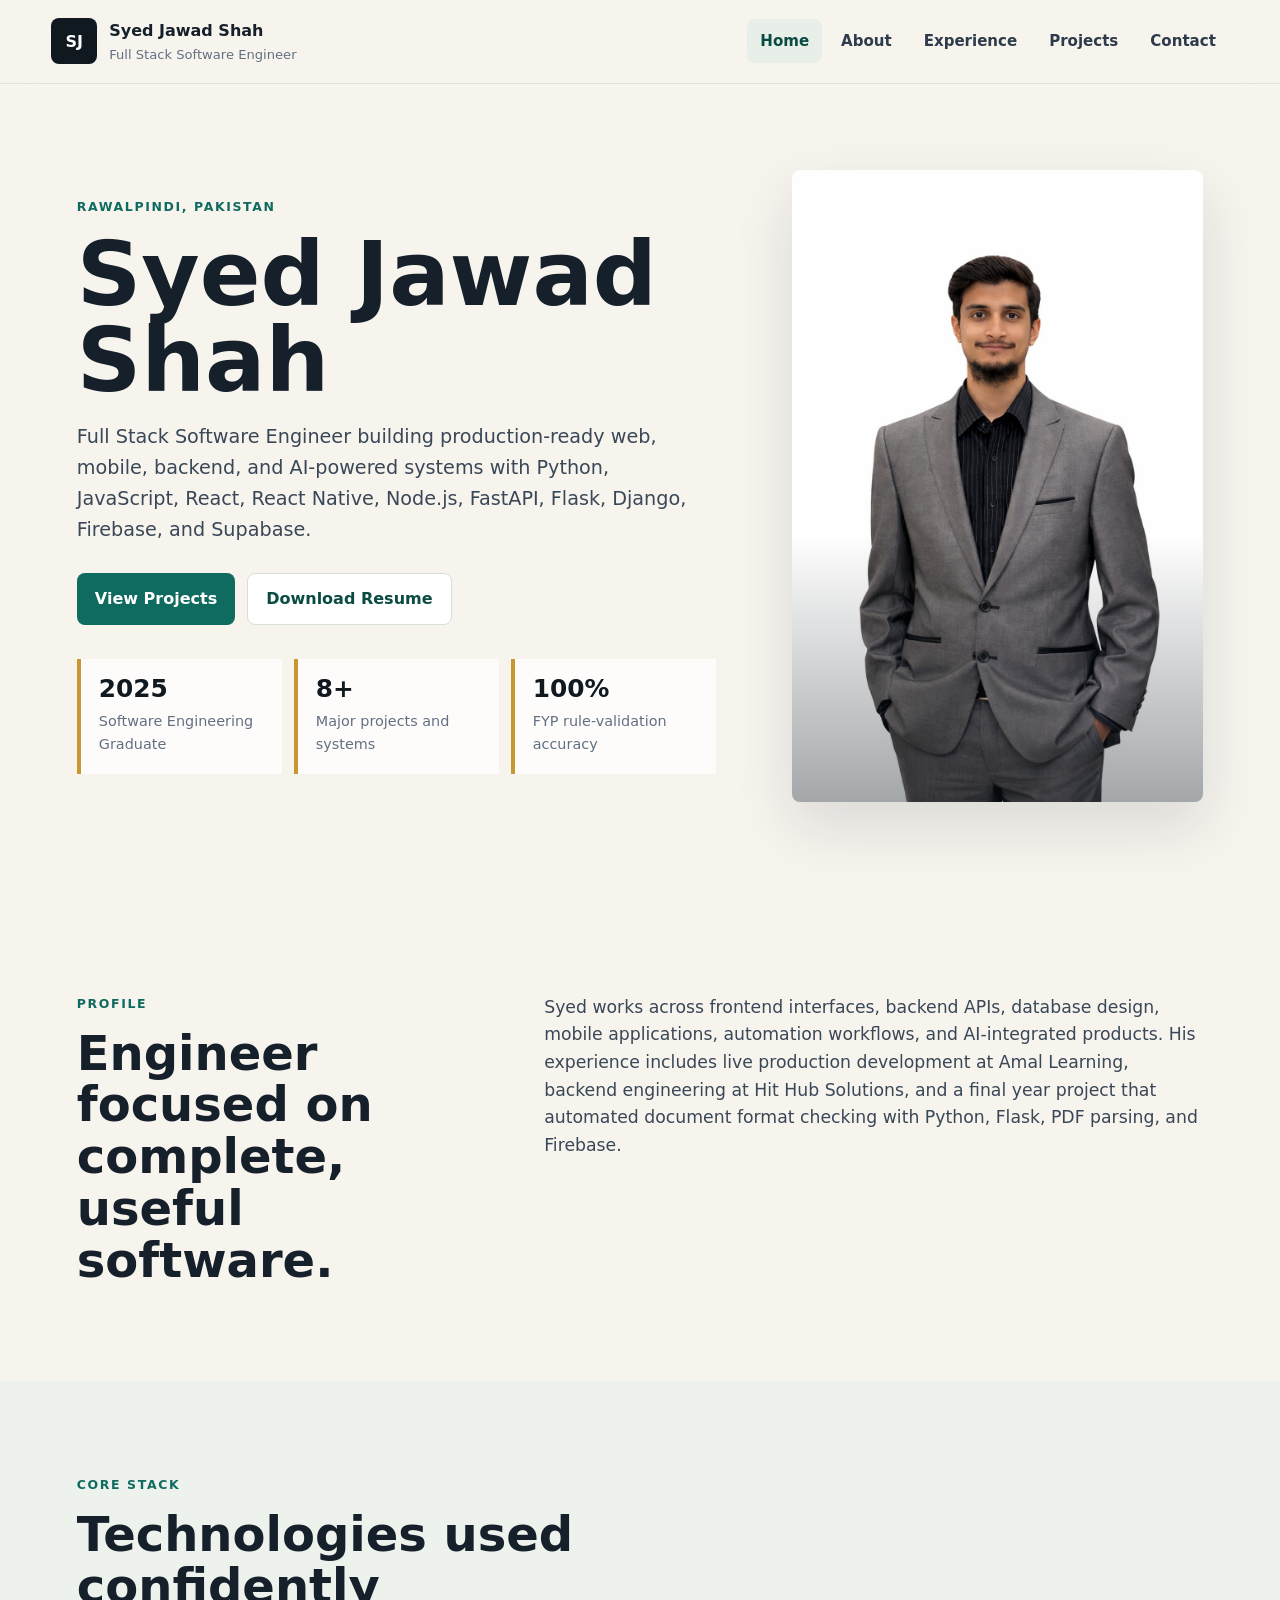
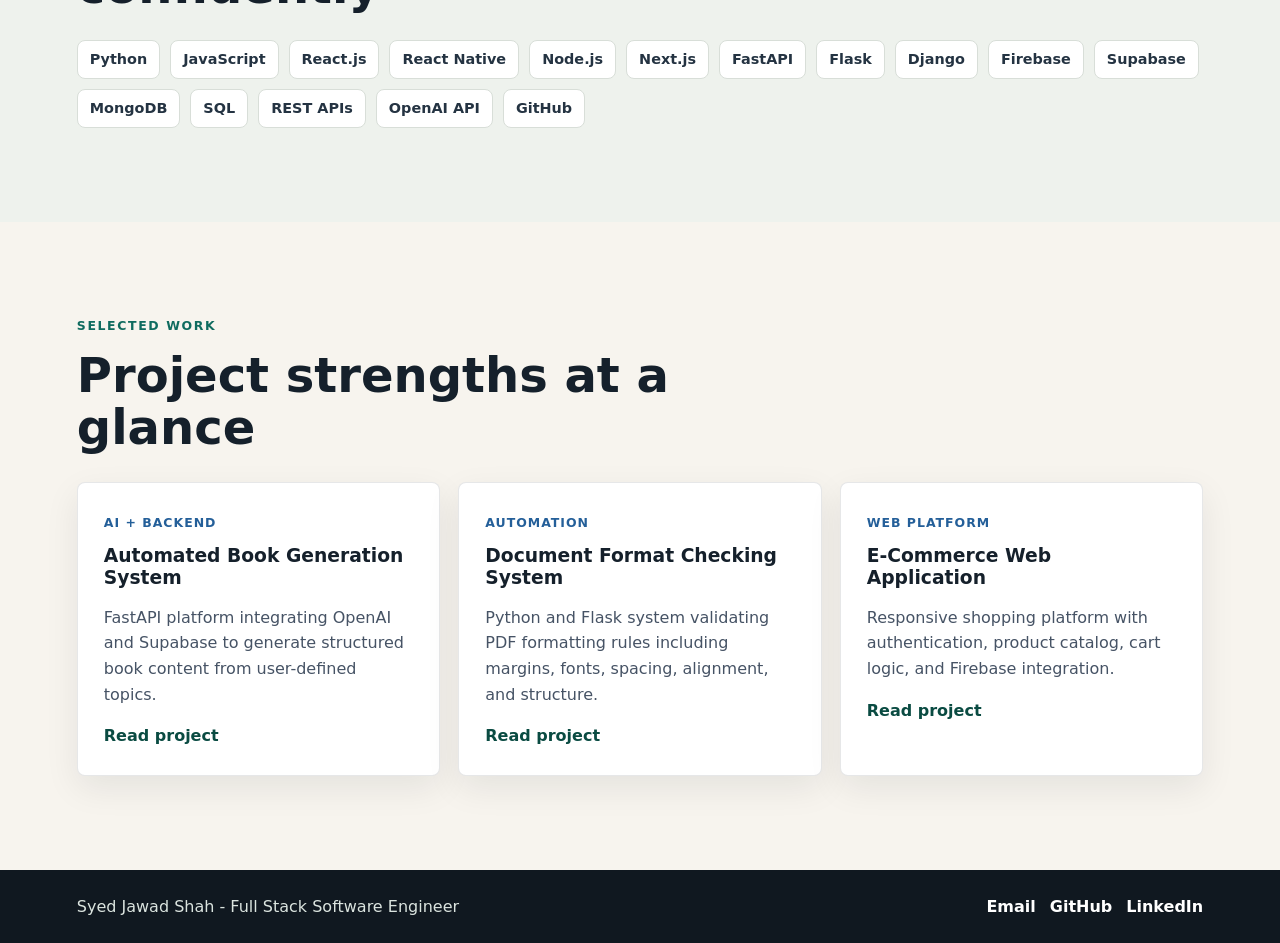
==== index.html @ 7e3bc554 "Add professional portfolio website" ====
<!doctype html>
<html lang="en">
<head>
  <meta charset="utf-8">
  <meta name="viewport" content="width=device-width, initial-scale=1">
  <title>Syed Jawad Shah | Full Stack Software Engineer</title>
  <meta name="description" content="Professional portfolio of Syed Jawad Shah, a full stack software engineer specializing in Python, JavaScript, React, React Native, FastAPI, Flask, Django, Node.js, and AI-powered applications.">
  <link rel="stylesheet" href="assets/styles.css">
</head>
<body>
  <header class="site-header">
    <a class="brand" href="index.html" aria-label="Syed Jawad Shah home">
      <span class="brand-mark">SJ</span>
      <span>
        <strong>Syed Jawad Shah</strong>
        <small>Full Stack Software Engineer</small>
      </span>
    </a>
    <button class="nav-toggle" type="button" aria-expanded="false" aria-controls="site-nav">
      <span></span><span></span><span></span>
    </button>
    <nav class="site-nav" id="site-nav">
      <a href="index.html" data-page="home">Home</a>
      <a href="about.html" data-page="about">About</a>
      <a href="experience.html" data-page="experience">Experience</a>
      <a href="projects.html" data-page="projects">Projects</a>
      <a href="contact.html" data-page="contact">Contact</a>
    </nav>
  </header>

  <main>
    <section class="hero">
      <div class="hero-copy">
        <p class="eyebrow">Rawalpindi, Pakistan</p>
        <h1>Syed Jawad Shah</h1>
        <p class="hero-lede">Full Stack Software Engineer building production-ready web, mobile, backend, and AI-powered systems with Python, JavaScript, React, React Native, Node.js, FastAPI, Flask, Django, Firebase, and Supabase.</p>
        <div class="hero-actions">
          <a class="button primary" href="projects.html">View Projects</a>
          <a class="button secondary" href="assets/documents/Syed-Jawad-Shah-Resume.pdf">Download Resume</a>
        </div>
        <div class="hero-stats" aria-label="Professional highlights">
          <div><strong>2025</strong><span>Software Engineering Graduate</span></div>
          <div><strong>8+</strong><span>Major projects and systems</span></div>
          <div><strong>100%</strong><span>FYP rule-validation accuracy</span></div>
        </div>
      </div>
      <div class="hero-media">
        <img src="assets/images/syed-jawad-shah.png" alt="Syed Jawad Shah">
      </div>
    </section>

    <section class="section intro-grid">
      <div>
        <p class="eyebrow">Profile</p>
        <h2>Engineer focused on complete, useful software.</h2>
      </div>
      <p>Syed works across frontend interfaces, backend APIs, database design, mobile applications, automation workflows, and AI-integrated products. His experience includes live production development at Amal Learning, backend engineering at Hit Hub Solutions, and a final year project that automated document format checking with Python, Flask, PDF parsing, and Firebase.</p>
    </section>

    <section class="section band">
      <div class="section-heading">
        <p class="eyebrow">Core Stack</p>
        <h2>Technologies used confidently</h2>
      </div>
      <div class="skill-cloud">
        <span>Python</span><span>JavaScript</span><span>React.js</span><span>React Native</span>
        <span>Node.js</span><span>Next.js</span><span>FastAPI</span><span>Flask</span>
        <span>Django</span><span>Firebase</span><span>Supabase</span><span>MongoDB</span>
        <span>SQL</span><span>REST APIs</span><span>OpenAI API</span><span>GitHub</span>
      </div>
    </section>

    <section class="section">
      <div class="section-heading">
        <p class="eyebrow">Selected Work</p>
        <h2>Project strengths at a glance</h2>
      </div>
      <div class="cards three">
        <article class="card">
          <span class="card-kicker">AI + Backend</span>
          <h3>Automated Book Generation System</h3>
          <p>FastAPI platform integrating OpenAI and Supabase to generate structured book content from user-defined topics.</p>
          <a href="projects.html#book-generator">Read project</a>
        </article>
        <article class="card">
          <span class="card-kicker">Automation</span>
          <h3>Document Format Checking System</h3>
          <p>Python and Flask system validating PDF formatting rules including margins, fonts, spacing, alignment, and structure.</p>
          <a href="projects.html#adf-checker">Read project</a>
        </article>
        <article class="card">
          <span class="card-kicker">Web Platform</span>
          <h3>E-Commerce Web Application</h3>
          <p>Responsive shopping platform with authentication, product catalog, cart logic, and Firebase integration.</p>
          <a href="projects.html#ecommerce">Read project</a>
        </article>
      </div>
    </section>
  </main>

  <footer class="site-footer">
    <p>Syed Jawad Shah - Full Stack Software Engineer</p>
    <div>
      <a href="mailto:sjawadshah2001@gmail.com">Email</a>
      <a href="https://github.com/syedjawadshah2001">GitHub</a>
      <a href="https://linkedin.com/in/syed-jawad-shah-17a380252">LinkedIn</a>
    </div>
  </footer>
  <script src="assets/script.js"></script>
</body>
</html>
---- assets/styles.css ----
:root {
  --bg: #f7f4ee;
  --surface: #ffffff;
  --surface-strong: #101820;
  --text: #15202b;
  --muted: #637083;
  --line: #d8ded8;
  --green: #0f6b5f;
  --green-dark: #0a4b42;
  --gold: #c99732;
  --blue: #245f99;
  --shadow: 0 24px 60px rgba(17, 24, 39, 0.12);
}

* {
  box-sizing: border-box;
}

html {
  scroll-behavior: smooth;
}

body {
  margin: 0;
  font-family: Inter, ui-sans-serif, system-ui, -apple-system, BlinkMacSystemFont, "Segoe UI", Arial, sans-serif;
  color: var(--text);
  background: var(--bg);
  line-height: 1.6;
}

a {
  color: inherit;
  text-decoration: none;
}

img {
  display: block;
  max-width: 100%;
}

.site-header {
  position: sticky;
  top: 0;
  z-index: 20;
  display: flex;
  align-items: center;
  justify-content: space-between;
  gap: 24px;
  padding: 18px clamp(18px, 4vw, 56px);
  background: rgba(247, 244, 238, 0.94);
  border-bottom: 1px solid rgba(16, 24, 32, 0.08);
  backdrop-filter: blur(16px);
}

.brand {
  display: flex;
  align-items: center;
  gap: 12px;
  min-width: 220px;
}

.brand-mark {
  display: grid;
  width: 46px;
  height: 46px;
  place-items: center;
  border-radius: 8px;
  background: var(--surface-strong);
  color: #fff;
  font-weight: 800;
}

.brand strong,
.brand small {
  display: block;
}

.brand small {
  color: var(--muted);
  font-size: 0.82rem;
}

.site-nav {
  display: flex;
  align-items: center;
  gap: 6px;
}

.site-nav a {
  padding: 10px 13px;
  border-radius: 8px;
  color: #2e3b4a;
  font-weight: 650;
  font-size: 0.94rem;
}

.site-nav a:hover,
.site-nav a.active {
  background: #e8efe9;
  color: var(--green-dark);
}

.nav-toggle {
  display: none;
  width: 42px;
  height: 42px;
  padding: 9px;
  border: 1px solid var(--line);
  border-radius: 8px;
  background: var(--surface);
}

.nav-toggle span {
  display: block;
  height: 2px;
  margin: 5px 0;
  background: var(--text);
}

.hero {
  display: grid;
  grid-template-columns: minmax(0, 1.12fr) minmax(320px, 0.72fr);
  min-height: calc(100vh - 84px);
  align-items: center;
  gap: clamp(28px, 6vw, 82px);
  padding: clamp(42px, 7vw, 86px) clamp(18px, 6vw, 84px) clamp(54px, 8vw, 98px);
}

.hero h1,
.page-hero h1 {
  margin: 0;
  max-width: 920px;
  font-size: clamp(2.55rem, 7vw, 6.2rem);
  line-height: 0.96;
  letter-spacing: 0;
}

.hero-lede,
.page-hero p {
  max-width: 780px;
  color: #394757;
  font-size: clamp(1rem, 2vw, 1.2rem);
}

.eyebrow {
  margin: 0 0 14px;
  color: var(--green);
  font-size: 0.78rem;
  font-weight: 800;
  letter-spacing: 0.13em;
  text-transform: uppercase;
}

.hero-actions {
  display: flex;
  flex-wrap: wrap;
  gap: 12px;
  margin-top: 28px;
}

.button {
  display: inline-flex;
  min-height: 48px;
  align-items: center;
  justify-content: center;
  padding: 12px 18px;
  border-radius: 8px;
  font-weight: 800;
}

.button.primary {
  background: var(--green);
  color: #fff;
}

.button.secondary {
  background: var(--surface);
  color: var(--green-dark);
  border: 1px solid var(--line);
}

.button.full {
  width: 100%;
}

.hero-stats {
  display: grid;
  grid-template-columns: repeat(3, minmax(0, 1fr));
  gap: 12px;
  margin-top: 34px;
  max-width: 720px;
}

.hero-stats div {
  padding: 18px;
  border-left: 4px solid var(--gold);
  background: rgba(255, 255, 255, 0.72);
}

.hero-stats strong,
.hero-stats span {
  display: block;
}

.hero-stats strong {
  color: var(--surface-strong);
  font-size: 1.55rem;
  line-height: 1;
}

.hero-stats span {
  margin-top: 8px;
  color: var(--muted);
  font-size: 0.9rem;
}

.hero-media {
  position: relative;
  align-self: stretch;
  min-height: 440px;
  overflow: hidden;
  border-radius: 8px;
  background: #dfe7df;
  box-shadow: var(--shadow);
}

.hero-media::after {
  content: "";
  position: absolute;
  inset: auto 0 0;
  height: 42%;
  background: linear-gradient(0deg, rgba(16, 24, 32, 0.38), transparent);
}

.hero-media img {
  width: 100%;
  height: 100%;
  object-fit: cover;
  object-position: center top;
}

.section {
  padding: clamp(52px, 8vw, 94px) clamp(18px, 6vw, 84px);
}

.band {
  background: #eef2ed;
}

.intro-grid,
.about-layout,
.contact-grid {
  display: grid;
  grid-template-columns: minmax(260px, 0.75fr) minmax(0, 1.25fr);
  gap: clamp(28px, 6vw, 72px);
  align-items: start;
}

.intro-grid h2,
.section-heading h2,
.story h2,
.contact-panel h2 {
  margin: 0;
  font-size: clamp(1.8rem, 4vw, 3rem);
  line-height: 1.08;
}

.intro-grid > p {
  margin: 0;
  color: #394757;
  font-size: 1.08rem;
}

.section-heading {
  max-width: 760px;
  margin-bottom: 28px;
}

.skill-cloud,
.tag-row {
  display: flex;
  flex-wrap: wrap;
  gap: 10px;
}

.skill-cloud span,
.tag-row span {
  display: inline-flex;
  align-items: center;
  min-height: 36px;
  padding: 7px 12px;
  border-radius: 8px;
  background: var(--surface);
  color: #243342;
  border: 1px solid var(--line);
  font-weight: 700;
  font-size: 0.9rem;
}

.cards {
  display: grid;
  gap: 18px;
}

.cards.three {
  grid-template-columns: repeat(3, minmax(0, 1fr));
}

.card,
.project-detail,
.experience-item,
.contact-panel,
.profile-panel {
  border: 1px solid rgba(16, 24, 32, 0.1);
  border-radius: 8px;
  background: var(--surface);
  box-shadow: 0 12px 34px rgba(17, 24, 39, 0.08);
}

.card {
  padding: 26px;
}

.card-kicker {
  color: var(--blue);
  font-size: 0.78rem;
  font-weight: 850;
  letter-spacing: 0.08em;
  text-transform: uppercase;
}

.card h3,
.project-detail h2,
.experience-item h2 {
  margin: 10px 0 10px;
  line-height: 1.18;
}

.card p,
.project-detail p,
.experience-item p,
.story p {
  color: #465365;
}

.card a,
.timeline a {
  color: var(--green-dark);
  font-weight: 850;
}

.page-hero {
  padding: clamp(52px, 8vw, 100px) clamp(18px, 6vw, 84px) clamp(36px, 6vw, 72px);
}

.page-hero h1 {
  font-size: clamp(2.25rem, 5.6vw, 5rem);
}

.profile-panel {
  position: sticky;
  top: 104px;
  padding: 18px;
}

.profile-panel img {
  width: 100%;
  aspect-ratio: 4 / 5;
  object-fit: cover;
  object-position: center top;
  border-radius: 8px;
  background: #dfe7df;
}

.profile-panel h2 {
  margin: 18px 0 0;
}

.profile-panel p {
  margin: 4px 0 18px;
  color: var(--muted);
}

.story {
  max-width: 860px;
}

.split-list {
  display: grid;
  grid-template-columns: repeat(2, minmax(0, 1fr));
  gap: 18px;
  margin-top: 30px;
}

.split-list div {
  padding: 22px;
  border-radius: 8px;
  background: #fdfbf7;
  border: 1px solid var(--line);
}

.split-list h3 {
  margin: 0 0 10px;
}

ul {
  padding-left: 20px;
}

li {
  margin: 7px 0;
  color: #465365;
}

.timeline {
  display: grid;
  grid-template-columns: repeat(2, minmax(0, 1fr));
  gap: 18px;
}

.timeline article {
  padding: 24px;
  background: var(--surface);
  border: 1px solid var(--line);
  border-radius: 8px;
}

.timeline span,
.experience-meta span {
  color: var(--green);
  font-weight: 850;
}

.timeline h3,
.timeline p {
  margin: 8px 0;
}

.experience-list,
.project-stack {
  display: grid;
  gap: 18px;
}

.experience-item,
.project-detail {
  display: grid;
  grid-template-columns: 220px minmax(0, 1fr);
  gap: clamp(18px, 4vw, 42px);
  padding: clamp(24px, 4vw, 42px);
}

.experience-meta strong {
  display: block;
  margin-top: 8px;
  color: var(--surface-strong);
}

.project-detail.featured {
  border-color: rgba(15, 107, 95, 0.34);
  background: #fbfffc;
}

.project-number {
  display: grid;
  width: 84px;
  height: 84px;
  place-items: center;
  border-radius: 8px;
  background: var(--surface-strong);
  color: #fff;
  font-weight: 900;
  letter-spacing: 0.05em;
}

.contact-grid {
  align-items: stretch;
}

.contact-panel {
  padding: clamp(24px, 4vw, 36px);
}

.contact-panel a {
  display: block;
  padding: 18px 0;
  border-top: 1px solid var(--line);
}

.contact-panel strong,
.contact-panel span {
  display: block;
}

.contact-panel span {
  color: var(--muted);
  overflow-wrap: anywhere;
}

.site-footer {
  display: flex;
  align-items: center;
  justify-content: space-between;
  gap: 18px;
  padding: 24px clamp(18px, 6vw, 84px);
  color: #dbe4df;
  background: var(--surface-strong);
}

.site-footer p {
  margin: 0;
}

.site-footer div {
  display: flex;
  flex-wrap: wrap;
  gap: 14px;
}

.site-footer a {
  color: #fff;
  font-weight: 750;
}

@media (max-width: 900px) {
  .nav-toggle {
    display: block;
  }

  .site-nav {
    position: absolute;
    top: 100%;
    right: 18px;
    left: 18px;
    display: none;
    flex-direction: column;
    align-items: stretch;
    padding: 10px;
    border: 1px solid var(--line);
    border-radius: 8px;
    background: var(--surface);
    box-shadow: var(--shadow);
  }

  .site-nav.is-open {
    display: flex;
  }

  .hero,
  .intro-grid,
  .about-layout,
  .contact-grid,
  .experience-item,
  .project-detail {
    grid-template-columns: 1fr;
  }

  .hero {
    min-height: auto;
  }

  .hero-media {
    min-height: 520px;
  }

  .cards.three,
  .timeline,
  .split-list {
    grid-template-columns: 1fr;
  }

  .profile-panel {
    position: static;
    max-width: 520px;
  }
}

@media (max-width: 560px) {
  .site-header {
    padding: 14px;
  }

  .brand {
    min-width: 0;
  }

  .brand small {
    display: none;
  }

  .hero-stats {
    grid-template-columns: 1fr;
  }

  .hero-media {
    min-height: 390px;
  }

  .hero-actions,
  .hero-actions .button,
  .site-footer {
    width: 100%;
  }

  .site-footer {
    flex-direction: column;
    align-items: flex-start;
  }
}
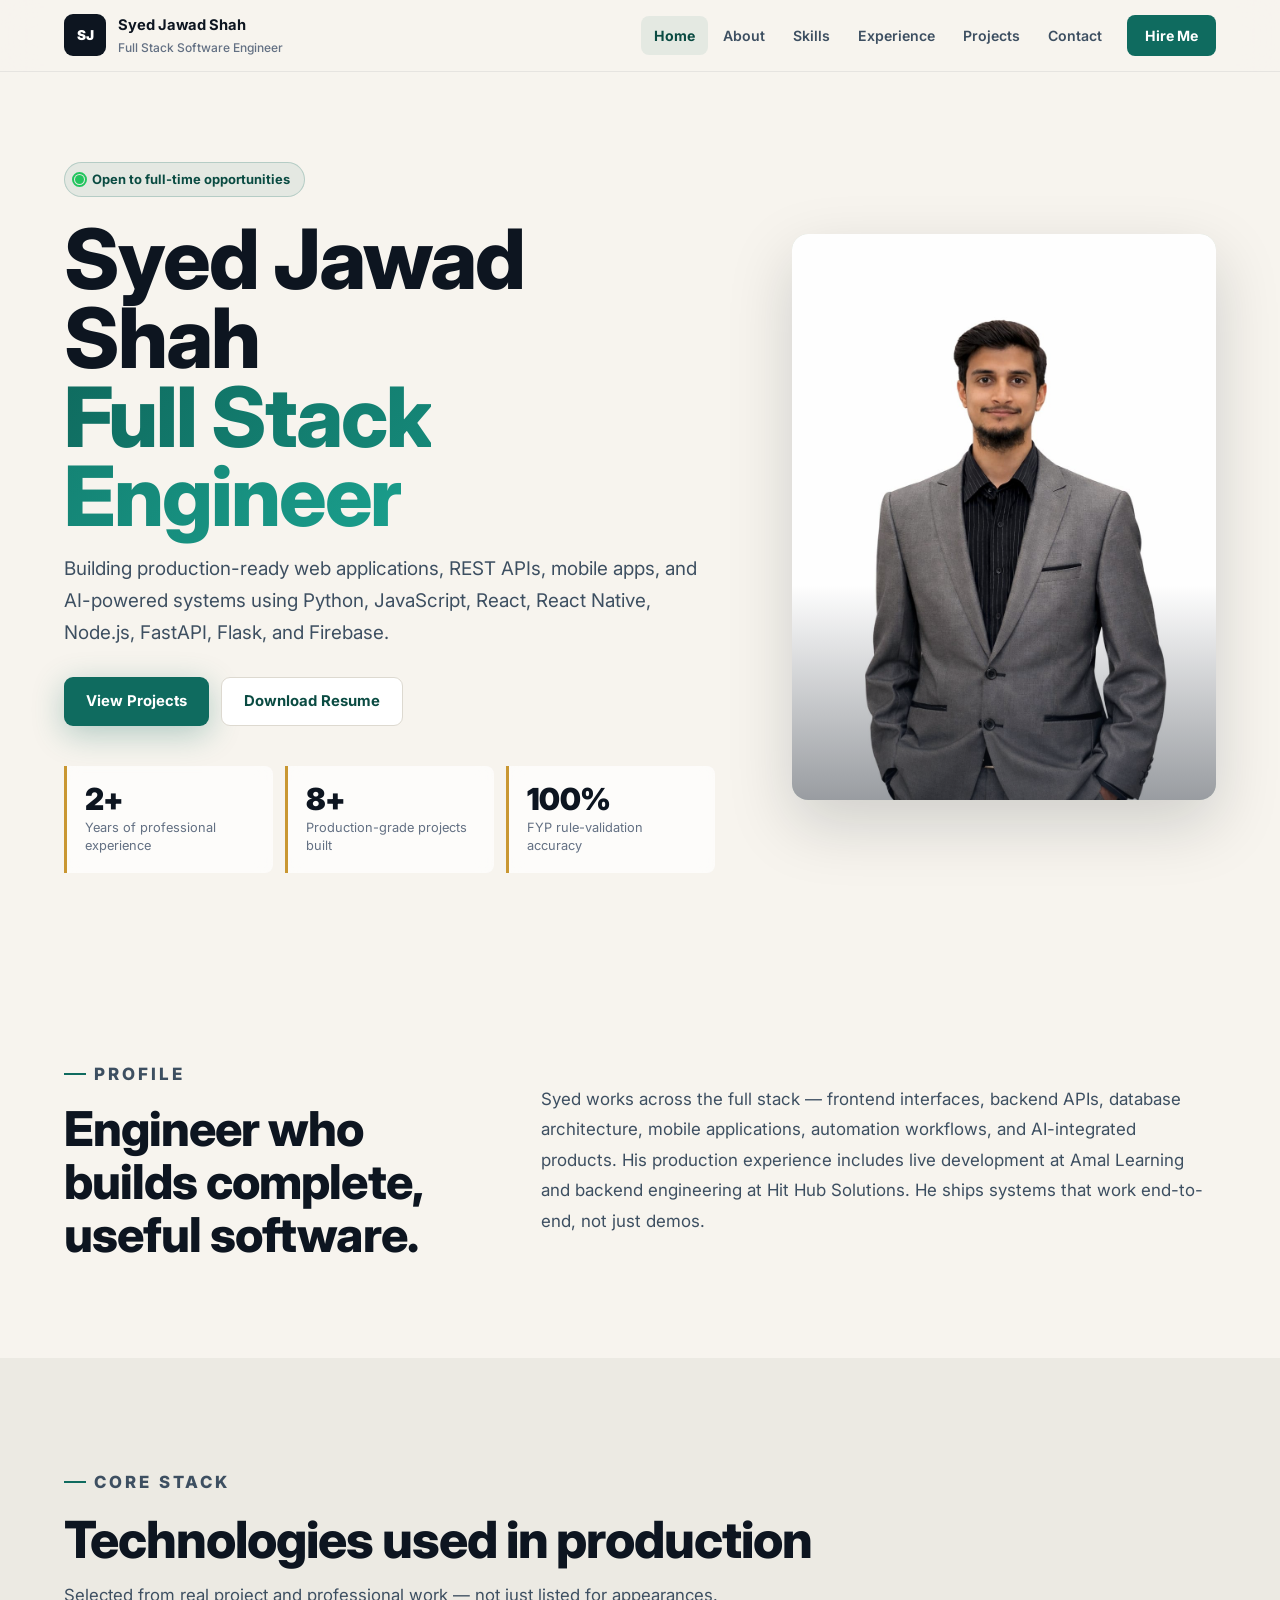
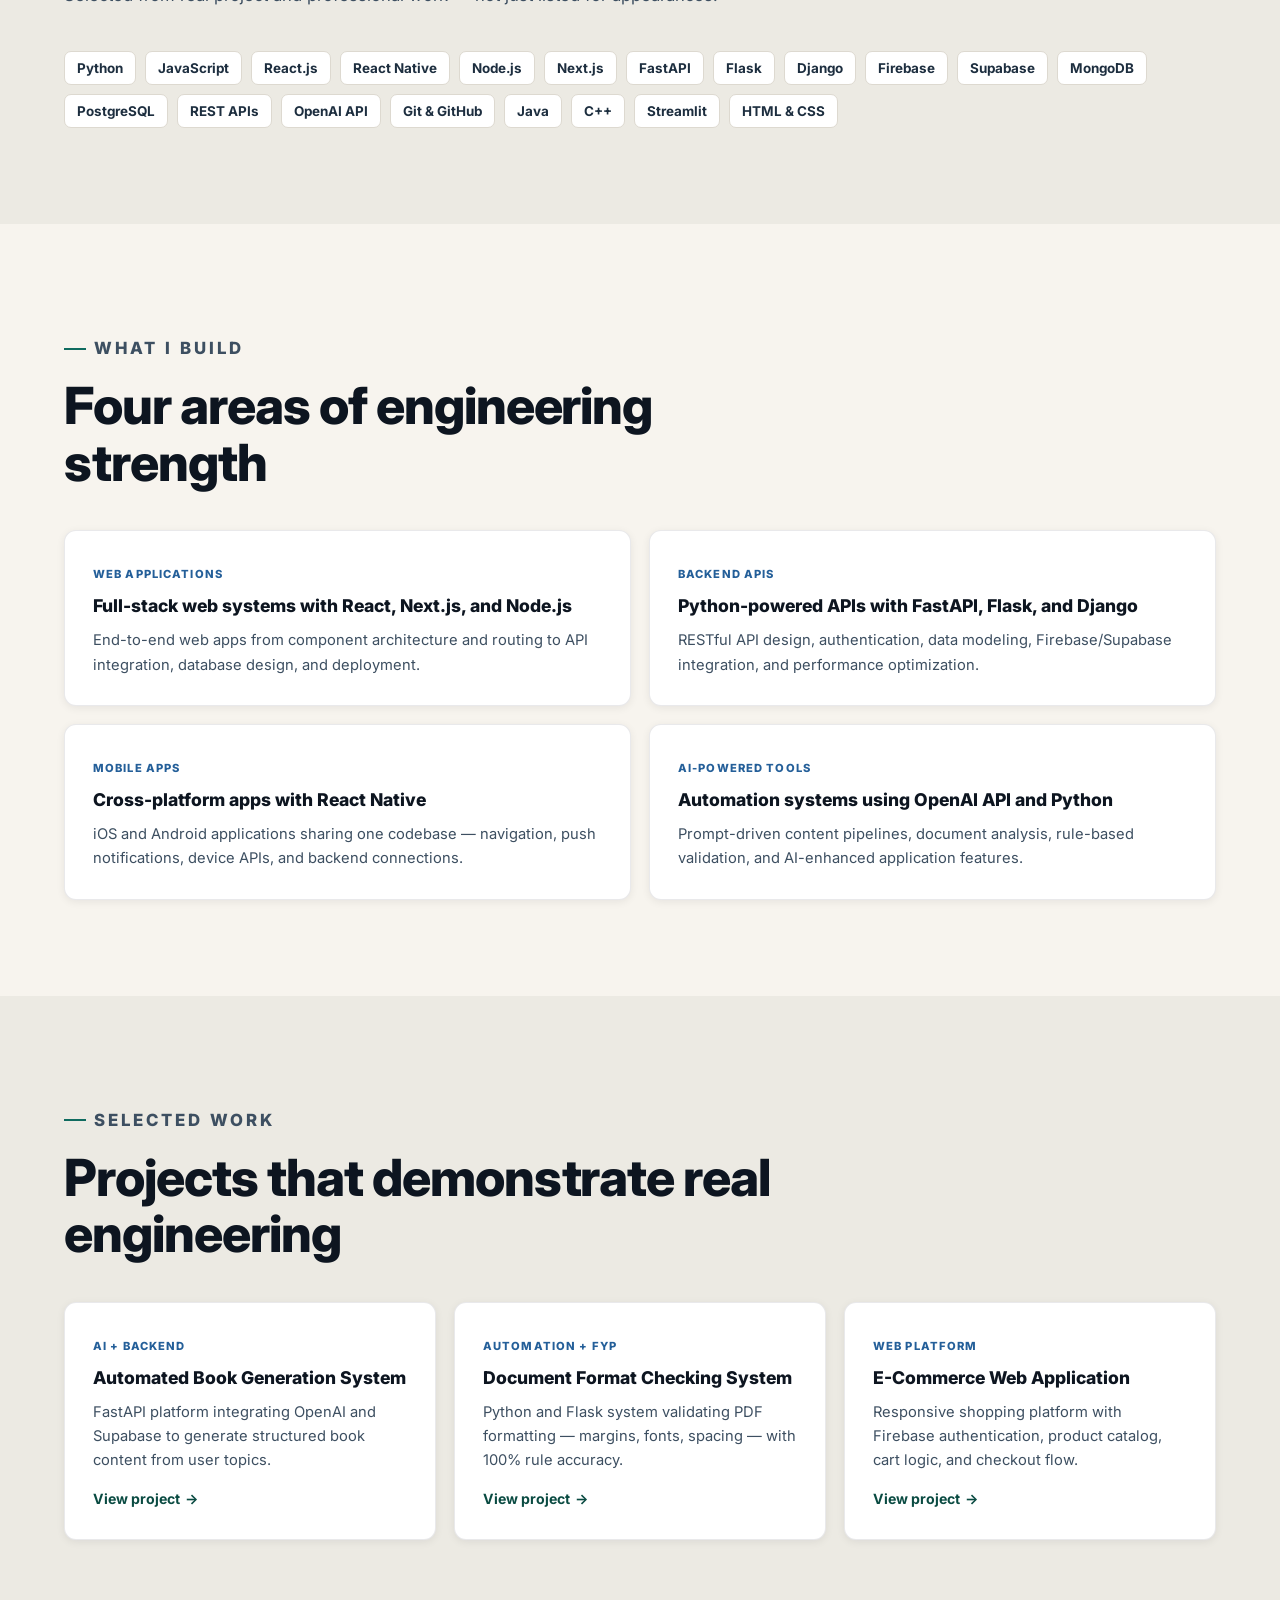
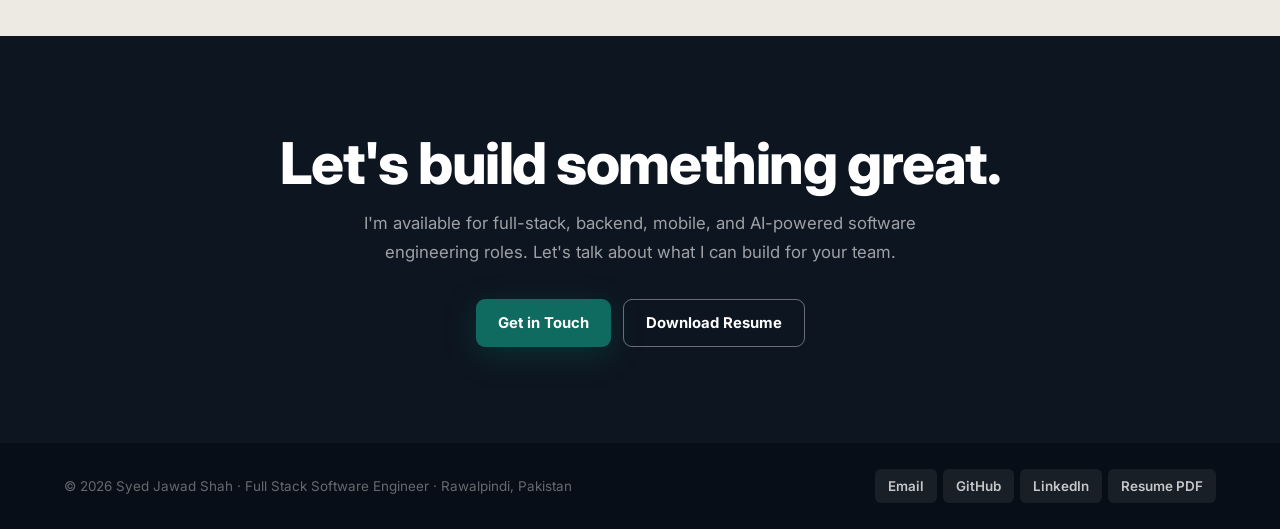
==== commit 7fc8a130: "Updated portfolio website pages and added skills page" ====
--- a/index.html
+++ b/index.html
@@ -2,19 +2,21 @@
 <html lang="en">
 <head>
   <meta charset="utf-8">
-  <meta name="viewport" content="width=device-width, initial-scale=1">
+  <meta name="viewport" content="width=device-width,initial-scale=1">
   <title>Syed Jawad Shah | Full Stack Software Engineer</title>
-  <meta name="description" content="Professional portfolio of Syed Jawad Shah, a full stack software engineer specializing in Python, JavaScript, React, React Native, FastAPI, Flask, Django, Node.js, and AI-powered applications.">
+  <meta name="description" content="Syed Jawad Shah — Full Stack Software Engineer building production-ready web, mobile, backend, and AI-powered systems. Available for full-time roles.">
+  <meta property="og:title" content="Syed Jawad Shah | Full Stack Software Engineer">
+  <meta property="og:description" content="Full Stack Software Engineer with experience in React, Node.js, Python, FastAPI, Flask, Firebase, Supabase, and AI-powered applications.">
+  <meta property="og:type" content="website">
+  <link rel="preconnect" href="https://fonts.googleapis.com">
+  <link rel="preconnect" href="https://fonts.gstatic.com" crossorigin>
   <link rel="stylesheet" href="assets/styles.css">
 </head>
 <body>
   <header class="site-header">
-    <a class="brand" href="index.html" aria-label="Syed Jawad Shah home">
+    <a class="brand" href="index.html" aria-label="Syed Jawad Shah — home">
       <span class="brand-mark">SJ</span>
-      <span>
-        <strong>Syed Jawad Shah</strong>
-        <small>Full Stack Software Engineer</small>
-      </span>
+      <span><strong>Syed Jawad Shah</strong><small>Full Stack Software Engineer</small></span>
     </a>
     <button class="nav-toggle" type="button" aria-expanded="false" aria-controls="site-nav">
       <span></span><span></span><span></span>
@@ -22,88 +24,156 @@
     <nav class="site-nav" id="site-nav">
       <a href="index.html" data-page="home">Home</a>
       <a href="about.html" data-page="about">About</a>
+      <a href="skills.html" data-page="skills">Skills</a>
       <a href="experience.html" data-page="experience">Experience</a>
       <a href="projects.html" data-page="projects">Projects</a>
       <a href="contact.html" data-page="contact">Contact</a>
+      <a href="contact.html" class="nav-cta">Hire Me</a>
     </nav>
   </header>
 
   <main>
+    <!-- ── HERO ── -->
     <section class="hero">
       <div class="hero-copy">
-        <p class="eyebrow">Rawalpindi, Pakistan</p>
-        <h1>Syed Jawad Shah</h1>
-        <p class="hero-lede">Full Stack Software Engineer building production-ready web, mobile, backend, and AI-powered systems with Python, JavaScript, React, React Native, Node.js, FastAPI, Flask, Django, Firebase, and Supabase.</p>
-        <div class="hero-actions">
+        <div class="avail-badge" data-reveal>
+          <span class="avail-dot"></span>
+          Open to full-time opportunities
+        </div>
+        <h1 data-reveal data-delay="1">
+          <span>Syed Jawad Shah</span><br>
+          <span class="text-gradient">Full Stack Engineer</span>
+        </h1>
+        <p class="hero-lede" data-reveal data-delay="2">
+          Building production-ready web applications, REST APIs, mobile apps, and AI-powered systems using Python, JavaScript, React, React Native, Node.js, FastAPI, Flask, and Firebase.
+        </p>
+        <div class="hero-actions" data-reveal data-delay="3">
           <a class="button primary" href="projects.html">View Projects</a>
-          <a class="button secondary" href="assets/documents/Syed-Jawad-Shah-Resume.pdf">Download Resume</a>
+          <a class="button secondary" href="assets/documents/Syed-Jawad-Shah-Resume.pdf" target="_blank" rel="noopener">Download Resume</a>
         </div>
-        <div class="hero-stats" aria-label="Professional highlights">
-          <div><strong>2025</strong><span>Software Engineering Graduate</span></div>
-          <div><strong>8+</strong><span>Major projects and systems</span></div>
-          <div><strong>100%</strong><span>FYP rule-validation accuracy</span></div>
+        <div class="hero-stats" data-reveal data-delay="4">
+          <div class="stat-card">
+            <strong data-count="2" data-suffix="+">2+</strong>
+            <span>Years of professional experience</span>
+          </div>
+          <div class="stat-card">
+            <strong data-count="8" data-suffix="+">8+</strong>
+            <span>Production-grade projects built</span>
+          </div>
+          <div class="stat-card">
+            <strong data-count="100" data-suffix="%">100%</strong>
+            <span>FYP rule-validation accuracy</span>
+          </div>
         </div>
       </div>
-      <div class="hero-media">
+      <div class="hero-media" data-reveal="right">
         <img src="assets/images/syed-jawad-shah.png" alt="Syed Jawad Shah">
       </div>
     </section>
 
+    <!-- ── INTRO ── -->
     <section class="section intro-grid">
-      <div>
+      <div data-reveal="left">
         <p class="eyebrow">Profile</p>
-        <h2>Engineer focused on complete, useful software.</h2>
+        <h2>Engineer who builds complete, useful software.</h2>
       </div>
-      <p>Syed works across frontend interfaces, backend APIs, database design, mobile applications, automation workflows, and AI-integrated products. His experience includes live production development at Amal Learning, backend engineering at Hit Hub Solutions, and a final year project that automated document format checking with Python, Flask, PDF parsing, and Firebase.</p>
+      <p data-reveal data-delay="2">
+        Syed works across the full stack — frontend interfaces, backend APIs, database architecture, mobile applications, automation workflows, and AI-integrated products. His production experience includes live development at Amal Learning and backend engineering at Hit Hub Solutions. He ships systems that work end-to-end, not just demos.
+      </p>
     </section>
 
+    <!-- ── CORE STACK ── -->
     <section class="section band">
-      <div class="section-heading">
+      <div class="section-head" data-reveal>
         <p class="eyebrow">Core Stack</p>
-        <h2>Technologies used confidently</h2>
+        <h2>Technologies used in production</h2>
+        <p>Selected from real project and professional work — not just listed for appearances.</p>
       </div>
-      <div class="skill-cloud">
+      <div class="skill-cloud" data-reveal data-delay="2">
         <span>Python</span><span>JavaScript</span><span>React.js</span><span>React Native</span>
         <span>Node.js</span><span>Next.js</span><span>FastAPI</span><span>Flask</span>
         <span>Django</span><span>Firebase</span><span>Supabase</span><span>MongoDB</span>
-        <span>SQL</span><span>REST APIs</span><span>OpenAI API</span><span>GitHub</span>
+        <span>PostgreSQL</span><span>REST APIs</span><span>OpenAI API</span><span>Git &amp; GitHub</span>
+        <span>Java</span><span>C++</span><span>Streamlit</span><span>HTML &amp; CSS</span>
       </div>
     </section>
 
+    <!-- ── WHAT I BUILD ── -->
     <section class="section">
-      <div class="section-heading">
+      <div class="section-head" data-reveal>
+        <p class="eyebrow">What I Build</p>
+        <h2>Four areas of engineering strength</h2>
+      </div>
+      <div class="cards three" style="grid-template-columns:repeat(2,minmax(0,1fr))">
+        <article class="card" data-reveal data-delay="1">
+          <span class="card-kicker">Web Applications</span>
+          <h3>Full-stack web systems with React, Next.js, and Node.js</h3>
+          <p>End-to-end web apps from component architecture and routing to API integration, database design, and deployment.</p>
+        </article>
+        <article class="card" data-reveal data-delay="2">
+          <span class="card-kicker">Backend APIs</span>
+          <h3>Python-powered APIs with FastAPI, Flask, and Django</h3>
+          <p>RESTful API design, authentication, data modeling, Firebase/Supabase integration, and performance optimization.</p>
+        </article>
+        <article class="card" data-reveal data-delay="3">
+          <span class="card-kicker">Mobile Apps</span>
+          <h3>Cross-platform apps with React Native</h3>
+          <p>iOS and Android applications sharing one codebase — navigation, push notifications, device APIs, and backend connections.</p>
+        </article>
+        <article class="card" data-reveal data-delay="4">
+          <span class="card-kicker">AI-Powered Tools</span>
+          <h3>Automation systems using OpenAI API and Python</h3>
+          <p>Prompt-driven content pipelines, document analysis, rule-based validation, and AI-enhanced application features.</p>
+        </article>
+      </div>
+    </section>
+
+    <!-- ── SELECTED WORK ── -->
+    <section class="section band">
+      <div class="section-head" data-reveal>
         <p class="eyebrow">Selected Work</p>
-        <h2>Project strengths at a glance</h2>
+        <h2>Projects that demonstrate real engineering</h2>
       </div>
-      <div class="cards three">
+      <div class="cards three" data-reveal data-delay="1">
         <article class="card">
           <span class="card-kicker">AI + Backend</span>
           <h3>Automated Book Generation System</h3>
-          <p>FastAPI platform integrating OpenAI and Supabase to generate structured book content from user-defined topics.</p>
-          <a href="projects.html#book-generator">Read project</a>
+          <p>FastAPI platform integrating OpenAI and Supabase to generate structured book content from user topics.</p>
+          <a href="projects.html#book-generator">View project</a>
         </article>
         <article class="card">
-          <span class="card-kicker">Automation</span>
+          <span class="card-kicker">Automation + FYP</span>
           <h3>Document Format Checking System</h3>
-          <p>Python and Flask system validating PDF formatting rules including margins, fonts, spacing, alignment, and structure.</p>
-          <a href="projects.html#adf-checker">Read project</a>
+          <p>Python and Flask system validating PDF formatting — margins, fonts, spacing — with 100% rule accuracy.</p>
+          <a href="projects.html#adf-checker">View project</a>
         </article>
         <article class="card">
           <span class="card-kicker">Web Platform</span>
           <h3>E-Commerce Web Application</h3>
-          <p>Responsive shopping platform with authentication, product catalog, cart logic, and Firebase integration.</p>
-          <a href="projects.html#ecommerce">Read project</a>
+          <p>Responsive shopping platform with Firebase authentication, product catalog, cart logic, and checkout flow.</p>
+          <a href="projects.html#ecommerce">View project</a>
         </article>
+      </div>
+    </section>
+
+    <!-- ── CTA BAND ── -->
+    <section class="cta-band" data-reveal>
+      <h2>Let's build something great.</h2>
+      <p>I'm available for full-stack, backend, mobile, and AI-powered software engineering roles. Let's talk about what I can build for your team.</p>
+      <div class="btn-group">
+        <a class="button primary" href="contact.html">Get in Touch</a>
+        <a class="button ghost-white" href="assets/documents/Syed-Jawad-Shah-Resume.pdf" target="_blank" rel="noopener">Download Resume</a>
       </div>
     </section>
   </main>
 
   <footer class="site-footer">
-    <p>Syed Jawad Shah - Full Stack Software Engineer</p>
-    <div>
+    <p>© 2026 Syed Jawad Shah · Full Stack Software Engineer · Rawalpindi, Pakistan</p>
+    <div class="footer-links">
       <a href="mailto:sjawadshah2001@gmail.com">Email</a>
-      <a href="https://github.com/syedjawadshah2001">GitHub</a>
-      <a href="https://linkedin.com/in/syed-jawad-shah-17a380252">LinkedIn</a>
+      <a href="https://github.com/syedjawadshah2001" target="_blank" rel="noopener">GitHub</a>
+      <a href="https://linkedin.com/in/syed-jawad-shah-17a380252" target="_blank" rel="noopener">LinkedIn</a>
+      <a href="assets/documents/Syed-Jawad-Shah-Resume.pdf" target="_blank" rel="noopener">Resume PDF</a>
     </div>
   </footer>
   <script src="assets/script.js"></script>
--- a/assets/styles.css
+++ b/assets/styles.css
@@ -1,609 +1,259 @@
+@import url('https://fonts.googleapis.com/css2?family=Inter:wght@400;500;600;700;800;900&display=swap');
+
 :root {
   --bg: #f7f4ee;
+  --bg-alt: #eeebe3;
   --surface: #ffffff;
-  --surface-strong: #101820;
-  --text: #15202b;
+  --surface-dark: #0d1520;
+  --text: #0d1520;
+  --text-2: #3d4f61;
   --muted: #637083;
-  --line: #d8ded8;
+  --line: #ddd9d0;
   --green: #0f6b5f;
+  --green-light: #1a8a7a;
   --green-dark: #0a4b42;
+  --green-muted: rgba(15,107,95,0.08);
   --gold: #c99732;
   --blue: #245f99;
-  --shadow: 0 24px 60px rgba(17, 24, 39, 0.12);
+  --grad-green: linear-gradient(135deg,#0f6b5f 0%,#1a9e8c 100%);
+  --shadow-sm: 0 2px 8px rgba(13,21,32,.07);
+  --shadow: 0 8px 32px rgba(13,21,32,.11);
+  --shadow-lg: 0 24px 64px rgba(13,21,32,.17);
+  --shadow-green: 0 8px 32px rgba(15,107,95,.3);
+  --nav-h: 72px;
+  --px: clamp(20px,5vw,84px);
+  --py: clamp(56px,8vw,96px);
+  --ease: cubic-bezier(.4,0,.2,1);
+  --dur: 220ms;
 }
 
-* {
-  box-sizing: border-box;
+*,*::before,*::after{box-sizing:border-box;margin:0;}
+html{scroll-behavior:smooth;-webkit-font-smoothing:antialiased;}
+body{font-family:'Inter',ui-sans-serif,system-ui,sans-serif;color:var(--text);background:var(--bg);line-height:1.65;overflow-x:hidden;}
+a{color:inherit;text-decoration:none;}
+img{display:block;max-width:100%;}
+p{margin:0;}
+h1,h2,h3,h4{line-height:1.1;font-weight:800;}
+ul{padding-left:18px;}
+li{margin:7px 0;color:var(--text-2);font-size:.91rem;line-height:1.55;}
+
+/* ── SCROLL REVEAL ── */
+[data-reveal]{opacity:0;transform:translateY(28px);transition:opacity .65s var(--ease),transform .65s var(--ease);}
+[data-reveal="left"]{transform:translateX(-28px);}
+[data-reveal="right"]{transform:translateX(28px);}
+[data-reveal].visible{opacity:1;transform:none;}
+[data-delay="1"]{transition-delay:100ms;}
+[data-delay="2"]{transition-delay:200ms;}
+[data-delay="3"]{transition-delay:300ms;}
+[data-delay="4"]{transition-delay:400ms;}
+
+/* ── KEYFRAMES ── */
+@keyframes pulse-ring{0%{transform:scale(1);opacity:.6}100%{transform:scale(1.55);opacity:0}}
+@keyframes fadeUp{from{opacity:0;transform:translateY(20px)}to{opacity:1;transform:none}}
+
+/* ── EYEBROW ── */
+.eyebrow{display:flex;align-items:center;gap:8px;margin:0 0 14px;color:var(--green);font-size:.72rem;font-weight:800;letter-spacing:.18em;text-transform:uppercase;}
+.eyebrow::before{content:'';width:22px;height:2px;background:var(--green);flex-shrink:0;}
+
+/* ── AVAILABILITY BADGE ── */
+.avail-badge{display:inline-flex;align-items:center;gap:8px;padding:6px 14px 6px 10px;border-radius:999px;background:rgba(15,107,95,.08);border:1px solid rgba(15,107,95,.22);color:var(--green-dark);font-size:.81rem;font-weight:700;margin-bottom:22px;}
+.avail-dot{position:relative;width:9px;height:9px;border-radius:50%;background:#22c55e;flex-shrink:0;}
+.avail-dot::after{content:'';position:absolute;inset:-3px;border-radius:50%;border:2px solid #22c55e;animation:pulse-ring 1.8s ease-out infinite;}
+
+/* ── HEADER ── */
+.site-header{position:sticky;top:0;z-index:100;display:flex;align-items:center;justify-content:space-between;gap:20px;padding:0 var(--px);height:var(--nav-h);background:rgba(247,244,238,.92);backdrop-filter:blur(18px);-webkit-backdrop-filter:blur(18px);border-bottom:1px solid rgba(13,21,32,.07);}
+.brand{display:flex;align-items:center;gap:12px;flex-shrink:0;}
+.brand-mark{display:grid;place-items:center;width:42px;height:42px;border-radius:9px;background:var(--surface-dark);color:#fff;font-weight:900;font-size:.85rem;flex-shrink:0;transition:background var(--dur) var(--ease);}
+.brand:hover .brand-mark{background:var(--green);}
+.brand strong{display:block;font-size:.92rem;color:var(--text);}
+.brand small{display:block;color:var(--muted);font-size:.75rem;font-weight:500;}
+.site-nav{display:flex;align-items:center;gap:2px;}
+.site-nav a{padding:8px 13px;border-radius:8px;color:var(--text-2);font-weight:600;font-size:.88rem;transition:color var(--dur) var(--ease),background var(--dur) var(--ease);}
+.site-nav a:hover,.site-nav a.active{color:var(--green-dark);background:var(--green-muted);}
+.site-nav a.active{font-weight:700;}
+.nav-cta{margin-left:10px;padding:9px 18px !important;background:var(--green) !important;color:#fff !important;border-radius:8px;font-weight:700 !important;transition:background var(--dur) var(--ease),transform var(--dur) var(--ease) !important;}
+.nav-cta:hover{background:var(--green-dark) !important;transform:translateY(-1px);}
+.nav-toggle{display:none;flex-direction:column;justify-content:center;gap:5px;width:40px;height:40px;padding:8px;border:1.5px solid var(--line);border-radius:8px;background:var(--surface);cursor:pointer;}
+.nav-toggle span{display:block;height:2px;background:var(--text);border-radius:2px;}
+
+/* ── BUTTONS ── */
+.button{display:inline-flex;align-items:center;justify-content:center;gap:7px;min-height:48px;padding:11px 22px;border-radius:9px;font-family:inherit;font-weight:700;font-size:.93rem;transition:background var(--dur),transform var(--dur),box-shadow var(--dur),color var(--dur),border-color var(--dur);cursor:pointer;border:none;}
+.button:hover{transform:translateY(-2px);}
+.button.primary{background:var(--green);color:#fff;box-shadow:var(--shadow-green);}
+.button.primary:hover{background:var(--green-dark);box-shadow:0 12px 40px rgba(15,107,95,.38);}
+.button.secondary{background:var(--surface);color:var(--green-dark);border:1.5px solid var(--line);}
+.button.secondary:hover{border-color:var(--green);background:var(--green-muted);color:var(--green);}
+.button.ghost-white{background:transparent;color:#fff;border:1.5px solid rgba(255,255,255,.38);}
+.button.ghost-white:hover{background:rgba(255,255,255,.1);border-color:rgba(255,255,255,.7);}
+.button.full{width:100%;}
+
+/* ── HERO ── */
+.hero{display:grid;grid-template-columns:minmax(0,1.15fr) minmax(300px,.75fr);min-height:calc(100vh - var(--nav-h));align-items:center;gap:clamp(32px,6vw,80px);padding:clamp(48px,7vw,90px) var(--px);}
+.hero h1{font-size:clamp(2.6rem,6.5vw,6rem);line-height:.95;letter-spacing:-.025em;margin-bottom:18px;}
+.text-gradient{background:var(--grad-green);-webkit-background-clip:text;-webkit-text-fill-color:transparent;background-clip:text;}
+.hero-lede{max-width:680px;color:var(--text-2);font-size:clamp(1rem,1.8vw,1.18rem);line-height:1.7;margin-bottom:28px;}
+.hero-actions{display:flex;flex-wrap:wrap;gap:12px;}
+.hero-stats{display:grid;grid-template-columns:repeat(3,minmax(0,1fr));gap:12px;margin-top:40px;}
+.stat-card{padding:18px;border-left:3px solid var(--gold);background:rgba(255,255,255,.68);backdrop-filter:blur(8px);border-radius:0 8px 8px 0;}
+.stat-card strong{display:block;font-size:1.9rem;font-weight:900;line-height:1;letter-spacing:-.02em;color:var(--surface-dark);}
+.stat-card span{display:block;margin-top:5px;color:var(--muted);font-size:.8rem;line-height:1.4;}
+.hero-media{position:relative;border-radius:16px;overflow:hidden;background:#c8d8c8;box-shadow:var(--shadow-lg);aspect-ratio:3/4;}
+.hero-media::after{content:'';position:absolute;inset:auto 0 0;height:38%;background:linear-gradient(0deg,rgba(13,21,32,.42),transparent);pointer-events:none;}
+.hero-media img{width:100%;height:100%;object-fit:cover;object-position:center top;}
+
+/* ── SECTIONS ── */
+.section{padding:var(--py) var(--px);}
+.band{background:#eceae3;}
+.band-dark{background:var(--surface-dark);color:rgba(255,255,255,.85);}
+.section-head{max-width:800px;margin-bottom:40px;}
+.section-head h2{font-size:clamp(1.9rem,4vw,3.2rem);letter-spacing:-.02em;margin-top:8px;}
+.section-head p{margin-top:14px;color:var(--text-2);font-size:1.05rem;line-height:1.75;}
+
+/* ── TWO-COL INTRO ── */
+.intro-grid{display:grid;grid-template-columns:minmax(260px,.75fr) minmax(0,1.25fr);gap:clamp(32px,6vw,72px);align-items:center;}
+.intro-grid h2{font-size:clamp(1.9rem,4vw,3rem);letter-spacing:-.02em;margin:0;}
+.intro-grid p{color:var(--text-2);font-size:1.06rem;line-height:1.8;}
+
+/* ── SKILL CLOUD ── */
+.skill-cloud,.tag-row{display:flex;flex-wrap:wrap;gap:9px;}
+.skill-cloud span,.tag-row span{display:inline-flex;align-items:center;min-height:34px;padding:5px 12px;border-radius:7px;background:var(--surface);color:#1d2e3f;border:1px solid var(--line);font-weight:700;font-size:.84rem;transition:background var(--dur),color var(--dur),border-color var(--dur),transform var(--dur);}
+.skill-cloud span:hover,.tag-row span:hover{background:var(--green-muted);color:var(--green-dark);border-color:rgba(15,107,95,.28);transform:translateY(-2px);}
+
+/* ── CARDS ── */
+.cards{display:grid;gap:18px;}
+.cards.three{grid-template-columns:repeat(3,minmax(0,1fr));}
+.cards.two{grid-template-columns:repeat(2,minmax(0,1fr));}
+.card{padding:28px;background:var(--surface);border:1px solid rgba(13,21,32,.09);border-radius:12px;box-shadow:var(--shadow-sm);transition:box-shadow var(--dur),transform var(--dur),border-color var(--dur);}
+.card:hover{box-shadow:var(--shadow);transform:translateY(-4px);border-color:rgba(15,107,95,.18);}
+.card-kicker{color:var(--blue);font-size:.7rem;font-weight:800;letter-spacing:.1em;text-transform:uppercase;}
+.card h3{margin:10px 0 10px;font-size:1.1rem;line-height:1.3;}
+.card p{color:var(--text-2);font-size:.92rem;line-height:1.65;}
+.card a{display:inline-flex;align-items:center;gap:5px;margin-top:14px;color:var(--green-dark);font-weight:700;font-size:.88rem;}
+.card a::after{content:'→';transition:transform var(--dur);}
+.card a:hover::after{transform:translateX(4px);}
+
+/* ── PAGE HERO ── */
+.page-hero{padding:clamp(54px,8vw,100px) var(--px) clamp(38px,6vw,64px);position:relative;overflow:hidden;}
+.page-hero::before{content:'';position:absolute;top:-80px;right:-120px;width:500px;height:500px;border-radius:50%;background:radial-gradient(circle,rgba(15,107,95,.06) 0%,transparent 70%);pointer-events:none;}
+.page-hero h1{font-size:clamp(2.3rem,5.5vw,5rem);line-height:1.02;letter-spacing:-.02em;max-width:900px;margin:10px 0 0;}
+.page-hero p{margin:18px 0 0;max-width:680px;color:var(--text-2);font-size:clamp(1rem,1.8vw,1.18rem);line-height:1.72;}
+
+/* ── ABOUT LAYOUT ── */
+.about-layout{display:grid;grid-template-columns:minmax(260px,340px) minmax(0,1fr);gap:clamp(32px,6vw,72px);align-items:start;}
+.profile-panel{position:sticky;top:calc(var(--nav-h) + 20px);padding:22px;background:var(--surface);border:1px solid rgba(13,21,32,.1);border-radius:16px;box-shadow:var(--shadow);}
+.profile-panel img{width:100%;aspect-ratio:4/5;object-fit:cover;object-position:center top;border-radius:10px;background:#d8e4d8;}
+.profile-info{margin-top:16px;}
+.profile-info h2{font-size:1.25rem;margin-bottom:3px;}
+.p-role{color:var(--green-dark);font-weight:700;font-size:.86rem;margin-bottom:3px;}
+.p-loc{color:var(--muted);font-size:.84rem;margin-bottom:18px;}
+.profile-links{display:flex;flex-direction:column;gap:8px;margin-top:16px;}
+.profile-links a{display:flex;align-items:center;gap:10px;padding:9px 12px;border:1px solid var(--line);border-radius:8px;font-size:.86rem;font-weight:600;transition:background var(--dur),border-color var(--dur),color var(--dur);}
+.profile-links a:hover{background:var(--green-muted);border-color:rgba(15,107,95,.28);color:var(--green-dark);}
+.story h2{font-size:clamp(1.5rem,3vw,2.2rem);letter-spacing:-.01em;margin-bottom:16px;}
+.story p{color:var(--text-2);font-size:1.03rem;line-height:1.82;margin-bottom:18px;}
+.split-list{display:grid;grid-template-columns:repeat(2,minmax(0,1fr));gap:14px;margin-top:30px;}
+.split-list div{padding:22px;border-radius:10px;background:var(--bg-alt);border:1px solid var(--line);}
+.split-list h3{margin-bottom:12px;font-size:.96rem;}
+
+/* ── TIMELINE ── */
+.timeline{display:grid;grid-template-columns:repeat(2,minmax(0,1fr));gap:18px;}
+.timeline article{padding:26px;background:var(--surface);border:1px solid var(--line);border-radius:12px;transition:box-shadow var(--dur),transform var(--dur);}
+.timeline article:hover{box-shadow:var(--shadow);transform:translateY(-3px);}
+.date-badge{display:inline-flex;padding:4px 10px;border-radius:5px;background:var(--green-muted);color:var(--green-dark);font-weight:700;font-size:.79rem;}
+.timeline h3{margin:12px 0 6px;font-size:1.08rem;}
+.timeline p{color:var(--text-2);font-size:.9rem;margin-bottom:12px;}
+.timeline a{color:var(--green-dark);font-weight:700;font-size:.86rem;}
+.timeline a:hover{color:var(--green);}
+
+/* ── EXPERIENCE PAGE ── */
+.experience-list{display:grid;gap:18px;}
+.experience-item{display:grid;grid-template-columns:190px minmax(0,1fr);gap:clamp(20px,4vw,42px);padding:clamp(24px,4vw,40px);background:var(--surface);border:1px solid rgba(13,21,32,.1);border-radius:14px;box-shadow:var(--shadow-sm);transition:box-shadow var(--dur),transform var(--dur),border-color var(--dur);}
+.experience-item:hover{box-shadow:var(--shadow);transform:translateY(-3px);border-color:rgba(15,107,95,.18);}
+.exp-logo{display:grid;place-items:center;width:52px;height:52px;border-radius:11px;background:var(--surface-dark);color:#fff;font-weight:900;font-size:.95rem;margin-bottom:14px;}
+.exp-logo.green{background:var(--grad-green);}
+.exp-date{display:inline-flex;padding:4px 9px;border-radius:5px;font-weight:700;font-size:.76rem;background:var(--green-muted);color:var(--green-dark);}
+.exp-date.current{background:rgba(201,151,50,.12);color:#7a5008;}
+.exp-meta strong{display:block;margin-top:11px;font-size:1.02rem;color:var(--text);}
+.exp-meta small{display:block;color:var(--muted);font-size:.8rem;}
+.exp-content h2{font-size:clamp(1.2rem,2.5vw,1.6rem);margin-bottom:10px;letter-spacing:-.01em;}
+.exp-content p{color:var(--text-2);font-size:.96rem;line-height:1.78;margin-bottom:16px;}
+.exp-highlights{list-style:none;padding:0;margin:0 0 16px;}
+.exp-highlights li{display:flex;align-items:flex-start;gap:9px;padding:8px 0;border-bottom:1px solid var(--line);color:var(--text-2);font-size:.91rem;line-height:1.55;}
+.exp-highlights li:last-child{border-bottom:none;}
+.exp-highlights li::before{content:'✓';display:grid;place-items:center;min-width:18px;height:18px;border-radius:50%;background:var(--green-muted);color:var(--green);font-size:.65rem;font-weight:900;margin-top:1px;flex-shrink:0;}
+
+/* ── PROJECTS PAGE ── */
+.project-filters{display:flex;flex-wrap:wrap;gap:8px;margin-bottom:30px;}
+.filter-btn{padding:7px 15px;border-radius:7px;border:1.5px solid var(--line);background:var(--surface);color:var(--text-2);font-family:inherit;font-weight:600;font-size:.86rem;cursor:pointer;transition:all var(--dur) var(--ease);}
+.filter-btn:hover,.filter-btn.active{background:var(--green-muted);border-color:rgba(15,107,95,.3);color:var(--green-dark);}
+.project-stack{display:grid;gap:18px;}
+.project-detail{display:grid;grid-template-columns:92px minmax(0,1fr);gap:clamp(18px,4vw,38px);padding:clamp(24px,4vw,38px);background:var(--surface);border:1px solid rgba(13,21,32,.1);border-radius:14px;box-shadow:var(--shadow-sm);transition:box-shadow var(--dur),transform var(--dur),border-color var(--dur);}
+.project-detail:hover{box-shadow:var(--shadow);transform:translateY(-3px);border-color:rgba(15,107,95,.18);}
+.project-detail.featured{border-color:rgba(15,107,95,.28);background:linear-gradient(135deg,#f7fffd,#fff);}
+.project-num{display:grid;place-items:center;width:80px;height:80px;border-radius:12px;background:var(--surface-dark);color:#fff;font-weight:900;font-size:.85rem;letter-spacing:.04em;flex-shrink:0;align-self:flex-start;}
+.project-detail.featured .project-num{background:var(--grad-green);}
+.project-detail h2{font-size:clamp(1.2rem,2.5vw,1.65rem);margin-bottom:12px;letter-spacing:-.01em;}
+.project-detail p{color:var(--text-2);font-size:.96rem;line-height:1.78;margin-bottom:14px;}
+.project-links{display:flex;flex-wrap:wrap;gap:9px;margin-top:16px;}
+.proj-link{display:inline-flex;align-items:center;gap:5px;padding:6px 13px;border:1.5px solid var(--line);border-radius:7px;background:var(--bg);color:var(--text-2);font-weight:600;font-size:.82rem;transition:all var(--dur) var(--ease);}
+.proj-link:hover{background:var(--green-muted);border-color:rgba(15,107,95,.3);color:var(--green-dark);}
+
+/* ── SKILLS PAGE ── */
+.skills-grid{display:grid;grid-template-columns:repeat(2,minmax(0,1fr));gap:22px;}
+.skill-group{padding:28px;background:var(--surface);border:1px solid rgba(13,21,32,.1);border-radius:14px;box-shadow:var(--shadow-sm);}
+.skill-group h3{font-size:.72rem;font-weight:800;letter-spacing:.15em;text-transform:uppercase;color:var(--muted);margin-bottom:22px;}
+.skill-bar-list{display:grid;gap:16px;}
+.skill-bar-row{display:grid;gap:8px;}
+.skill-bar-label{display:flex;justify-content:space-between;align-items:center;}
+.skill-bar-label span:first-child{font-weight:700;font-size:.9rem;}
+.skill-bar-label span:last-child{font-size:.78rem;font-weight:600;color:var(--muted);}
+.skill-track{height:8px;border-radius:99px;background:#e4e8e3;overflow:hidden;}
+.skill-fill{height:100%;border-radius:99px;background:var(--grad-green);width:0;transition:width 1.3s cubic-bezier(.34,1.36,.64,1);}
+
+/* ── CONTACT PAGE ── */
+.contact-grid{display:grid;grid-template-columns:minmax(280px,.95fr) minmax(0,1.05fr);gap:clamp(28px,5vw,54px);align-items:start;}
+.contact-panel{padding:clamp(24px,4vw,36px);background:var(--surface);border:1px solid rgba(13,21,32,.1);border-radius:16px;box-shadow:var(--shadow-sm);}
+.contact-panel h2{font-size:1.5rem;margin-bottom:4px;}
+.panel-sub{color:var(--muted);font-size:.88rem;margin-bottom:18px !important;}
+.contact-link{display:flex;align-items:flex-start;gap:14px;padding:16px 0;border-top:1px solid var(--line);transition:opacity var(--dur);}
+.contact-link:hover{opacity:.78;}
+.contact-icon{display:grid;place-items:center;width:40px;height:40px;border-radius:9px;background:var(--green-muted);color:var(--green-dark);font-weight:900;font-size:.72rem;flex-shrink:0;}
+.contact-link strong{display:block;font-size:.8rem;font-weight:600;color:var(--muted);margin-bottom:2px;}
+.contact-link span{display:block;font-weight:700;color:var(--text);font-size:.92rem;word-break:break-all;}
+
+/* ── CTA BAND ── */
+.cta-band{padding:var(--py) var(--px);background:var(--surface-dark);text-align:center;}
+.cta-band h2{font-size:clamp(2rem,4.5vw,3.8rem);color:#fff;letter-spacing:-.025em;margin-bottom:14px;}
+.cta-band p{max-width:580px;margin:0 auto 32px;color:rgba(255,255,255,.6);font-size:1.05rem;line-height:1.7;}
+.cta-band .btn-group{display:flex;flex-wrap:wrap;gap:12px;justify-content:center;}
+
+/* ── FOOTER ── */
+.site-footer{display:flex;align-items:center;justify-content:space-between;flex-wrap:wrap;gap:16px;padding:26px var(--px);background:#080e17;}
+.site-footer p{margin:0;color:rgba(255,255,255,.38);font-size:.84rem;}
+.footer-links{display:flex;flex-wrap:wrap;gap:6px;}
+.footer-links a{padding:6px 13px;border-radius:6px;background:rgba(255,255,255,.07);color:rgba(255,255,255,.75);font-size:.84rem;font-weight:600;transition:background var(--dur),color var(--dur);}
+.footer-links a:hover{background:rgba(255,255,255,.14);color:#fff;}
+
+/* ── RESPONSIVE ── */
+@media(max-width:960px){
+  .nav-toggle{display:flex;}
+  .site-nav{position:absolute;top:100%;left:16px;right:16px;display:none;flex-direction:column;align-items:stretch;padding:10px;background:var(--surface);border:1px solid var(--line);border-radius:12px;box-shadow:var(--shadow);z-index:99;}
+  .site-nav.is-open{display:flex;}
+  .nav-cta{margin-left:0;}
+  .hero{grid-template-columns:1fr;min-height:auto;padding-top:44px;}
+  .hero-media{order:-1;max-width:480px;aspect-ratio:4/3;}
+  .intro-grid,.about-layout,.contact-grid{grid-template-columns:1fr;}
+  .cards.three{grid-template-columns:repeat(2,minmax(0,1fr));}
+  .timeline{grid-template-columns:1fr;}
+  .experience-item,.project-detail{grid-template-columns:1fr;}
+  .skills-grid{grid-template-columns:1fr;}
+  .profile-panel{position:static;max-width:480px;}
 }
-
-html {
-  scroll-behavior: smooth;
+@media(max-width:600px){
+  .cards.three,.cards.two,.split-list,.hero-stats{grid-template-columns:1fr;}
+  .hero-actions{flex-direction:column;}
+  .hero-actions .button{width:100%;}
+  .site-footer{flex-direction:column;align-items:flex-start;}
+  .cta-band .btn-group{flex-direction:column;align-items:center;}
+  .footer-links{justify-content:center;}
 }
-
-body {
-  margin: 0;
-  font-family: Inter, ui-sans-serif, system-ui, -apple-system, BlinkMacSystemFont, "Segoe UI", Arial, sans-serif;
-  color: var(--text);
-  background: var(--bg);
-  line-height: 1.6;
-}
-
-a {
-  color: inherit;
-  text-decoration: none;
-}
-
-img {
-  display: block;
-  max-width: 100%;
-}
-
-.site-header {
-  position: sticky;
-  top: 0;
-  z-index: 20;
-  display: flex;
-  align-items: center;
-  justify-content: space-between;
-  gap: 24px;
-  padding: 18px clamp(18px, 4vw, 56px);
-  background: rgba(247, 244, 238, 0.94);
-  border-bottom: 1px solid rgba(16, 24, 32, 0.08);
-  backdrop-filter: blur(16px);
-}
-
-.brand {
-  display: flex;
-  align-items: center;
-  gap: 12px;
-  min-width: 220px;
-}
-
-.brand-mark {
-  display: grid;
-  width: 46px;
-  height: 46px;
-  place-items: center;
-  border-radius: 8px;
-  background: var(--surface-strong);
-  color: #fff;
-  font-weight: 800;
-}
-
-.brand strong,
-.brand small {
-  display: block;
-}
-
-.brand small {
-  color: var(--muted);
-  font-size: 0.82rem;
-}
-
-.site-nav {
-  display: flex;
-  align-items: center;
-  gap: 6px;
-}
-
-.site-nav a {
-  padding: 10px 13px;
-  border-radius: 8px;
-  color: #2e3b4a;
-  font-weight: 650;
-  font-size: 0.94rem;
-}
-
-.site-nav a:hover,
-.site-nav a.active {
-  background: #e8efe9;
-  color: var(--green-dark);
-}
-
-.nav-toggle {
-  display: none;
-  width: 42px;
-  height: 42px;
-  padding: 9px;
-  border: 1px solid var(--line);
-  border-radius: 8px;
-  background: var(--surface);
-}
-
-.nav-toggle span {
-  display: block;
-  height: 2px;
-  margin: 5px 0;
-  background: var(--text);
-}
-
-.hero {
-  display: grid;
-  grid-template-columns: minmax(0, 1.12fr) minmax(320px, 0.72fr);
-  min-height: calc(100vh - 84px);
-  align-items: center;
-  gap: clamp(28px, 6vw, 82px);
-  padding: clamp(42px, 7vw, 86px) clamp(18px, 6vw, 84px) clamp(54px, 8vw, 98px);
-}
-
-.hero h1,
-.page-hero h1 {
-  margin: 0;
-  max-width: 920px;
-  font-size: clamp(2.55rem, 7vw, 6.2rem);
-  line-height: 0.96;
-  letter-spacing: 0;
-}
-
-.hero-lede,
-.page-hero p {
-  max-width: 780px;
-  color: #394757;
-  font-size: clamp(1rem, 2vw, 1.2rem);
-}
-
-.eyebrow {
-  margin: 0 0 14px;
-  color: var(--green);
-  font-size: 0.78rem;
-  font-weight: 800;
-  letter-spacing: 0.13em;
-  text-transform: uppercase;
-}
-
-.hero-actions {
-  display: flex;
-  flex-wrap: wrap;
-  gap: 12px;
-  margin-top: 28px;
-}
-
-.button {
-  display: inline-flex;
-  min-height: 48px;
-  align-items: center;
-  justify-content: center;
-  padding: 12px 18px;
-  border-radius: 8px;
-  font-weight: 800;
-}
-
-.button.primary {
-  background: var(--green);
-  color: #fff;
-}
-
-.button.secondary {
-  background: var(--surface);
-  color: var(--green-dark);
-  border: 1px solid var(--line);
-}
-
-.button.full {
-  width: 100%;
-}
-
-.hero-stats {
-  display: grid;
-  grid-template-columns: repeat(3, minmax(0, 1fr));
-  gap: 12px;
-  margin-top: 34px;
-  max-width: 720px;
-}
-
-.hero-stats div {
-  padding: 18px;
-  border-left: 4px solid var(--gold);
-  background: rgba(255, 255, 255, 0.72);
-}
-
-.hero-stats strong,
-.hero-stats span {
-  display: block;
-}
-
-.hero-stats strong {
-  color: var(--surface-strong);
-  font-size: 1.55rem;
-  line-height: 1;
-}
-
-.hero-stats span {
-  margin-top: 8px;
-  color: var(--muted);
-  font-size: 0.9rem;
-}
-
-.hero-media {
-  position: relative;
-  align-self: stretch;
-  min-height: 440px;
-  overflow: hidden;
-  border-radius: 8px;
-  background: #dfe7df;
-  box-shadow: var(--shadow);
-}
-
-.hero-media::after {
-  content: "";
-  position: absolute;
-  inset: auto 0 0;
-  height: 42%;
-  background: linear-gradient(0deg, rgba(16, 24, 32, 0.38), transparent);
-}
-
-.hero-media img {
-  width: 100%;
-  height: 100%;
-  object-fit: cover;
-  object-position: center top;
-}
-
-.section {
-  padding: clamp(52px, 8vw, 94px) clamp(18px, 6vw, 84px);
-}
-
-.band {
-  background: #eef2ed;
-}
-
-.intro-grid,
-.about-layout,
-.contact-grid {
-  display: grid;
-  grid-template-columns: minmax(260px, 0.75fr) minmax(0, 1.25fr);
-  gap: clamp(28px, 6vw, 72px);
-  align-items: start;
-}
-
-.intro-grid h2,
-.section-heading h2,
-.story h2,
-.contact-panel h2 {
-  margin: 0;
-  font-size: clamp(1.8rem, 4vw, 3rem);
-  line-height: 1.08;
-}
-
-.intro-grid > p {
-  margin: 0;
-  color: #394757;
-  font-size: 1.08rem;
-}
-
-.section-heading {
-  max-width: 760px;
-  margin-bottom: 28px;
-}
-
-.skill-cloud,
-.tag-row {
-  display: flex;
-  flex-wrap: wrap;
-  gap: 10px;
-}
-
-.skill-cloud span,
-.tag-row span {
-  display: inline-flex;
-  align-items: center;
-  min-height: 36px;
-  padding: 7px 12px;
-  border-radius: 8px;
-  background: var(--surface);
-  color: #243342;
-  border: 1px solid var(--line);
-  font-weight: 700;
-  font-size: 0.9rem;
-}
-
-.cards {
-  display: grid;
-  gap: 18px;
-}
-
-.cards.three {
-  grid-template-columns: repeat(3, minmax(0, 1fr));
-}
-
-.card,
-.project-detail,
-.experience-item,
-.contact-panel,
-.profile-panel {
-  border: 1px solid rgba(16, 24, 32, 0.1);
-  border-radius: 8px;
-  background: var(--surface);
-  box-shadow: 0 12px 34px rgba(17, 24, 39, 0.08);
-}
-
-.card {
-  padding: 26px;
-}
-
-.card-kicker {
-  color: var(--blue);
-  font-size: 0.78rem;
-  font-weight: 850;
-  letter-spacing: 0.08em;
-  text-transform: uppercase;
-}
-
-.card h3,
-.project-detail h2,
-.experience-item h2 {
-  margin: 10px 0 10px;
-  line-height: 1.18;
-}
-
-.card p,
-.project-detail p,
-.experience-item p,
-.story p {
-  color: #465365;
-}
-
-.card a,
-.timeline a {
-  color: var(--green-dark);
-  font-weight: 850;
-}
-
-.page-hero {
-  padding: clamp(52px, 8vw, 100px) clamp(18px, 6vw, 84px) clamp(36px, 6vw, 72px);
-}
-
-.page-hero h1 {
-  font-size: clamp(2.25rem, 5.6vw, 5rem);
-}
-
-.profile-panel {
-  position: sticky;
-  top: 104px;
-  padding: 18px;
-}
-
-.profile-panel img {
-  width: 100%;
-  aspect-ratio: 4 / 5;
-  object-fit: cover;
-  object-position: center top;
-  border-radius: 8px;
-  background: #dfe7df;
-}
-
-.profile-panel h2 {
-  margin: 18px 0 0;
-}
-
-.profile-panel p {
-  margin: 4px 0 18px;
-  color: var(--muted);
-}
-
-.story {
-  max-width: 860px;
-}
-
-.split-list {
-  display: grid;
-  grid-template-columns: repeat(2, minmax(0, 1fr));
-  gap: 18px;
-  margin-top: 30px;
-}
-
-.split-list div {
-  padding: 22px;
-  border-radius: 8px;
-  background: #fdfbf7;
-  border: 1px solid var(--line);
-}
-
-.split-list h3 {
-  margin: 0 0 10px;
-}
-
-ul {
-  padding-left: 20px;
-}
-
-li {
-  margin: 7px 0;
-  color: #465365;
-}
-
-.timeline {
-  display: grid;
-  grid-template-columns: repeat(2, minmax(0, 1fr));
-  gap: 18px;
-}
-
-.timeline article {
-  padding: 24px;
-  background: var(--surface);
-  border: 1px solid var(--line);
-  border-radius: 8px;
-}
-
-.timeline span,
-.experience-meta span {
-  color: var(--green);
-  font-weight: 850;
-}
-
-.timeline h3,
-.timeline p {
-  margin: 8px 0;
-}
-
-.experience-list,
-.project-stack {
-  display: grid;
-  gap: 18px;
-}
-
-.experience-item,
-.project-detail {
-  display: grid;
-  grid-template-columns: 220px minmax(0, 1fr);
-  gap: clamp(18px, 4vw, 42px);
-  padding: clamp(24px, 4vw, 42px);
-}
-
-.experience-meta strong {
-  display: block;
-  margin-top: 8px;
-  color: var(--surface-strong);
-}
-
-.project-detail.featured {
-  border-color: rgba(15, 107, 95, 0.34);
-  background: #fbfffc;
-}
-
-.project-number {
-  display: grid;
-  width: 84px;
-  height: 84px;
-  place-items: center;
-  border-radius: 8px;
-  background: var(--surface-strong);
-  color: #fff;
-  font-weight: 900;
-  letter-spacing: 0.05em;
-}
-
-.contact-grid {
-  align-items: stretch;
-}
-
-.contact-panel {
-  padding: clamp(24px, 4vw, 36px);
-}
-
-.contact-panel a {
-  display: block;
-  padding: 18px 0;
-  border-top: 1px solid var(--line);
-}
-
-.contact-panel strong,
-.contact-panel span {
-  display: block;
-}
-
-.contact-panel span {
-  color: var(--muted);
-  overflow-wrap: anywhere;
-}
-
-.site-footer {
-  display: flex;
-  align-items: center;
-  justify-content: space-between;
-  gap: 18px;
-  padding: 24px clamp(18px, 6vw, 84px);
-  color: #dbe4df;
-  background: var(--surface-strong);
-}
-
-.site-footer p {
-  margin: 0;
-}
-
-.site-footer div {
-  display: flex;
-  flex-wrap: wrap;
-  gap: 14px;
-}
-
-.site-footer a {
-  color: #fff;
-  font-weight: 750;
-}
-
-@media (max-width: 900px) {
-  .nav-toggle {
-    display: block;
-  }
-
-  .site-nav {
-    position: absolute;
-    top: 100%;
-    right: 18px;
-    left: 18px;
-    display: none;
-    flex-direction: column;
-    align-items: stretch;
-    padding: 10px;
-    border: 1px solid var(--line);
-    border-radius: 8px;
-    background: var(--surface);
-    box-shadow: var(--shadow);
-  }
-
-  .site-nav.is-open {
-    display: flex;
-  }
-
-  .hero,
-  .intro-grid,
-  .about-layout,
-  .contact-grid,
-  .experience-item,
-  .project-detail {
-    grid-template-columns: 1fr;
-  }
-
-  .hero {
-    min-height: auto;
-  }
-
-  .hero-media {
-    min-height: 520px;
-  }
-
-  .cards.three,
-  .timeline,
-  .split-list {
-    grid-template-columns: 1fr;
-  }
-
-  .profile-panel {
-    position: static;
-    max-width: 520px;
-  }
-}
-
-@media (max-width: 560px) {
-  .site-header {
-    padding: 14px;
-  }
-
-  .brand {
-    min-width: 0;
-  }
-
-  .brand small {
-    display: none;
-  }
-
-  .hero-stats {
-    grid-template-columns: 1fr;
-  }
-
-  .hero-media {
-    min-height: 390px;
-  }
-
-  .hero-actions,
-  .hero-actions .button,
-  .site-footer {
-    width: 100%;
-  }
-
-  .site-footer {
-    flex-direction: column;
-    align-items: flex-start;
-  }
-}
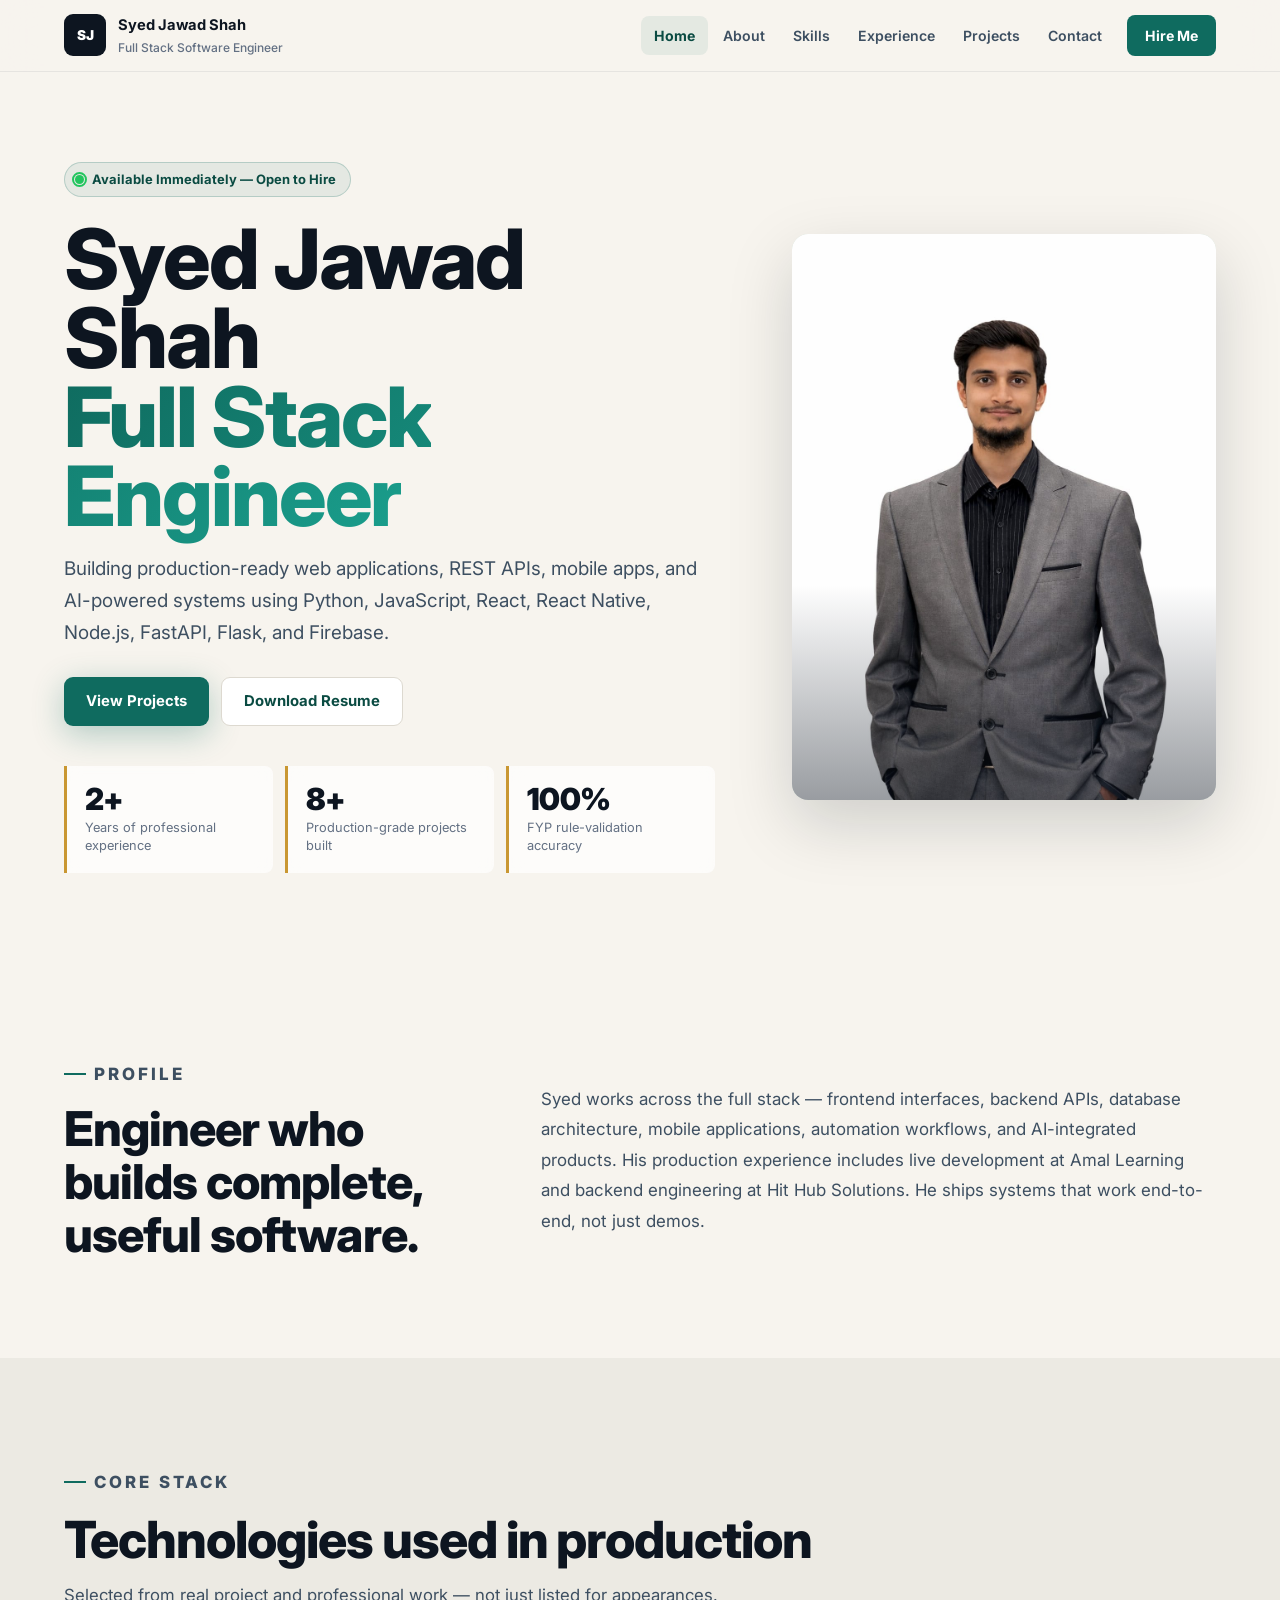
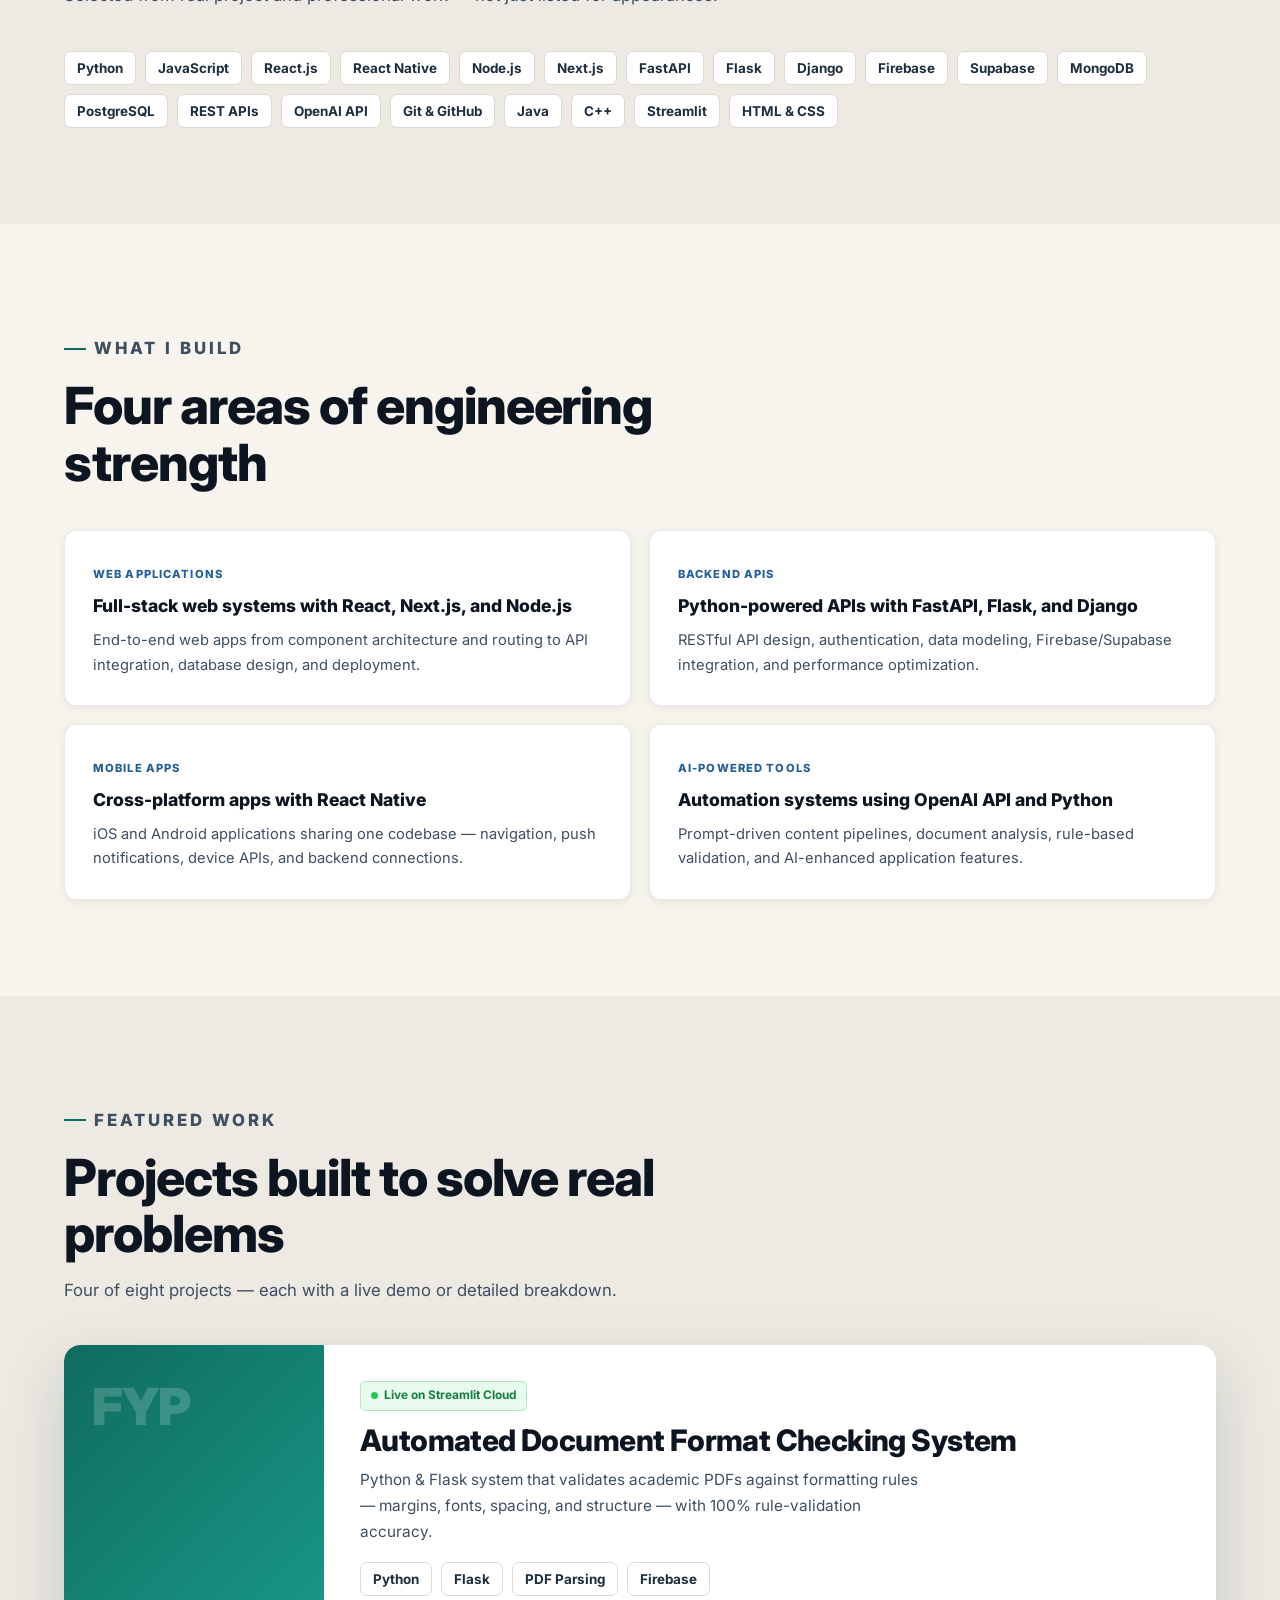
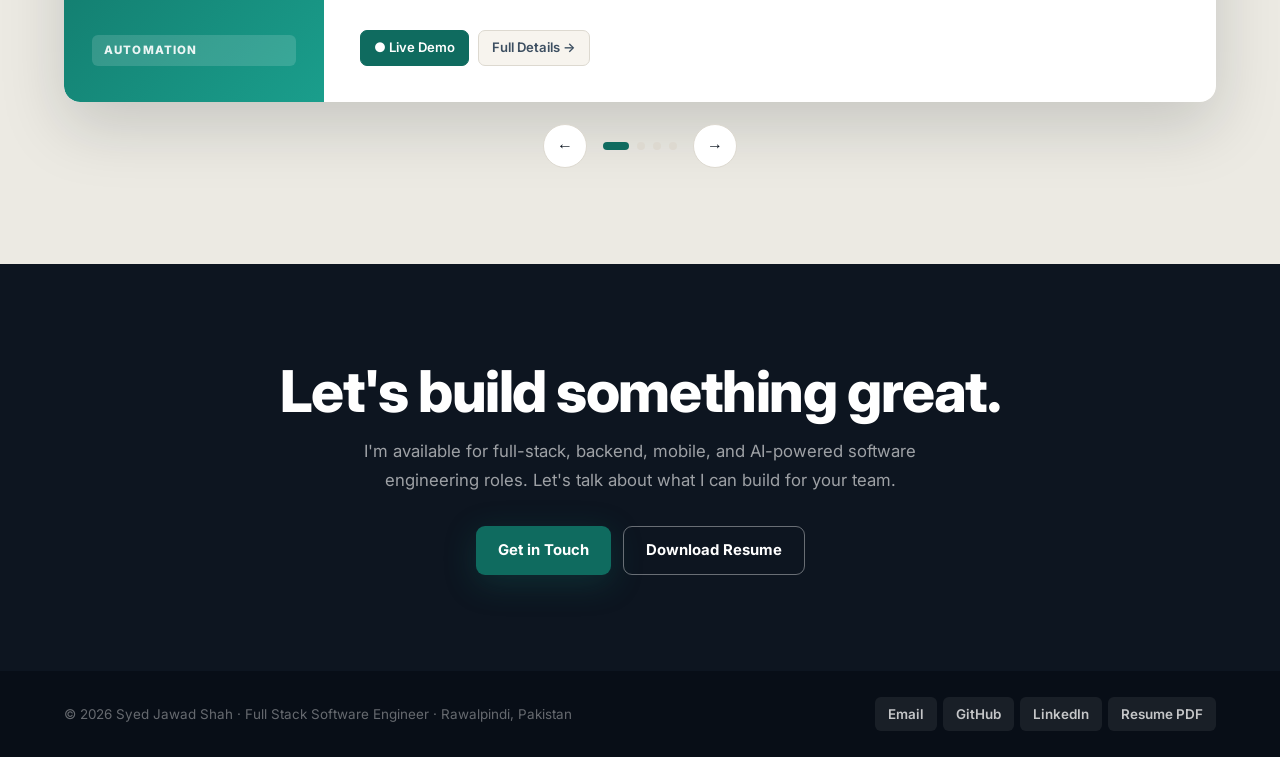
==== commit f6e72456: "Add carousel, favicon, CGPA 3.25, live FYP link, available immediately" ====
--- a/index.html
+++ b/index.html
@@ -10,6 +10,7 @@
   <meta property="og:type" content="website">
   <link rel="preconnect" href="https://fonts.googleapis.com">
   <link rel="preconnect" href="https://fonts.gstatic.com" crossorigin>
+  <link rel="icon" type="image/svg+xml" href="assets/favicon.svg">
   <link rel="stylesheet" href="assets/styles.css">
 </head>
 <body>
@@ -38,7 +39,7 @@
       <div class="hero-copy">
         <div class="avail-badge" data-reveal>
           <span class="avail-dot"></span>
-          Open to full-time opportunities
+          Available Immediately &mdash; Open to Hire
         </div>
         <h1 data-reveal data-delay="1">
           <span>Syed Jawad Shah</span><br>
@@ -128,31 +129,108 @@
       </div>
     </section>
 
-    <!-- ── SELECTED WORK ── -->
+    <!-- ── FEATURED WORK CAROUSEL ── -->
     <section class="section band">
       <div class="section-head" data-reveal>
-        <p class="eyebrow">Selected Work</p>
-        <h2>Projects that demonstrate real engineering</h2>
-      </div>
-      <div class="cards three" data-reveal data-delay="1">
-        <article class="card">
-          <span class="card-kicker">AI + Backend</span>
-          <h3>Automated Book Generation System</h3>
-          <p>FastAPI platform integrating OpenAI and Supabase to generate structured book content from user topics.</p>
-          <a href="projects.html#book-generator">View project</a>
-        </article>
-        <article class="card">
-          <span class="card-kicker">Automation + FYP</span>
-          <h3>Document Format Checking System</h3>
-          <p>Python and Flask system validating PDF formatting — margins, fonts, spacing — with 100% rule accuracy.</p>
-          <a href="projects.html#adf-checker">View project</a>
-        </article>
-        <article class="card">
-          <span class="card-kicker">Web Platform</span>
-          <h3>E-Commerce Web Application</h3>
-          <p>Responsive shopping platform with Firebase authentication, product catalog, cart logic, and checkout flow.</p>
-          <a href="projects.html#ecommerce">View project</a>
-        </article>
+        <p class="eyebrow">Featured Work</p>
+        <h2>Projects built to solve real problems</h2>
+        <p>Four of eight projects — each with a live demo or detailed breakdown.</p>
+      </div>
+
+      <div class="carousel-outer" data-reveal data-delay="1">
+        <div class="carousel-track-wrap">
+          <div class="carousel-track">
+
+            <!-- Slide 1 — FYP (live) -->
+            <div class="carousel-item">
+              <div class="project-slide">
+                <div class="slide-aside c-green">
+                  <span class="slide-num">FYP</span>
+                  <span class="slide-cat">Automation</span>
+                </div>
+                <div class="slide-body">
+                  <span class="slide-live"><span class="slide-live-dot"></span>Live on Streamlit Cloud</span>
+                  <h3>Automated Document Format Checking System</h3>
+                  <p>Python &amp; Flask system that validates academic PDFs against formatting rules — margins, fonts, spacing, and structure — with 100% rule-validation accuracy.</p>
+                  <div class="tag-row" style="margin-bottom:18px;"><span>Python</span><span>Flask</span><span>PDF Parsing</span><span>Firebase</span></div>
+                  <div class="project-links">
+                    <a class="proj-link live" href="https://adf-check-m6myjfhfifbajpotgr74zg.streamlit.app" target="_blank" rel="noopener">&#9679; Live Demo</a>
+                    <a class="proj-link" href="projects.html#adf-checker">Full Details &rarr;</a>
+                  </div>
+                </div>
+              </div>
+            </div>
+
+            <!-- Slide 2 — Book Generator -->
+            <div class="carousel-item">
+              <div class="project-slide">
+                <div class="slide-aside c-dark">
+                  <span class="slide-num">01</span>
+                  <span class="slide-cat">AI · Backend</span>
+                </div>
+                <div class="slide-body">
+                  <h3>Automated Book Generation System</h3>
+                  <p>FastAPI backend integrating OpenAI to generate structured multi-chapter book content from user topics, stored in Supabase PostgreSQL with full authentication.</p>
+                  <div class="tag-row" style="margin-bottom:18px;"><span>FastAPI</span><span>OpenAI API</span><span>Supabase</span><span>Python</span></div>
+                  <div class="project-links">
+                    <a class="proj-link" href="projects.html#book-generator">Full Details &rarr;</a>
+                    <a class="proj-link" href="https://github.com/syedjawadshah2001" target="_blank" rel="noopener">GitHub &rarr;</a>
+                  </div>
+                </div>
+              </div>
+            </div>
+
+            <!-- Slide 3 — E-Commerce -->
+            <div class="carousel-item">
+              <div class="project-slide">
+                <div class="slide-aside c-blue">
+                  <span class="slide-num">02</span>
+                  <span class="slide-cat">Web · Firebase</span>
+                </div>
+                <div class="slide-body">
+                  <h3>E-Commerce Web Application</h3>
+                  <p>Responsive shopping platform with Firebase authentication, real-time Firestore product catalog, add-to-cart state management, and full checkout flow.</p>
+                  <div class="tag-row" style="margin-bottom:18px;"><span>JavaScript</span><span>Firebase Auth</span><span>Firestore</span><span>HTML/CSS</span></div>
+                  <div class="project-links">
+                    <a class="proj-link" href="projects.html#ecommerce">Full Details &rarr;</a>
+                    <a class="proj-link" href="https://github.com/syedjawadshah2001" target="_blank" rel="noopener">GitHub &rarr;</a>
+                  </div>
+                </div>
+              </div>
+            </div>
+
+            <!-- Slide 4 — Library Management -->
+            <div class="carousel-item">
+              <div class="project-slide">
+                <div class="slide-aside c-gold">
+                  <span class="slide-num">04</span>
+                  <span class="slide-cat">Java · OOP</span>
+                </div>
+                <div class="slide-body">
+                  <h3>Library Management System</h3>
+                  <p>Desktop Java application managing books, members, issue &amp; return tracking, and automated fine calculation — built with clean OOP class design and validation logic.</p>
+                  <div class="tag-row" style="margin-bottom:18px;"><span>Java</span><span>OOP</span><span>Desktop App</span><span>Validation</span></div>
+                  <div class="project-links">
+                    <a class="proj-link" href="projects.html">Full Details &rarr;</a>
+                    <a class="proj-link" href="https://github.com/syedjawadshah2001" target="_blank" rel="noopener">GitHub &rarr;</a>
+                  </div>
+                </div>
+              </div>
+            </div>
+
+          </div>
+        </div>
+
+        <div class="carousel-nav">
+          <button class="carousel-btn carousel-prev" aria-label="Previous project">&#8592;</button>
+          <div class="carousel-dots">
+            <button class="carousel-dot active" aria-label="Slide 1"></button>
+            <button class="carousel-dot" aria-label="Slide 2"></button>
+            <button class="carousel-dot" aria-label="Slide 3"></button>
+            <button class="carousel-dot" aria-label="Slide 4"></button>
+          </div>
+          <button class="carousel-btn carousel-next" aria-label="Next project">&#8594;</button>
+        </div>
       </div>
     </section>
 
--- a/assets/styles.css
+++ b/assets/styles.css
@@ -257,3 +257,48 @@
   .cta-band .btn-group{flex-direction:column;align-items:center;}
   .footer-links{justify-content:center;}
 }
+
+/* ── CAROUSEL ── */
+.carousel-outer{position:relative;}
+.carousel-track-wrap{overflow:hidden;border-radius:16px;box-shadow:var(--shadow-lg);}
+.carousel-track{display:flex;will-change:transform;transition:transform .55s cubic-bezier(.4,0,.2,1);}
+.carousel-item{min-width:100%;flex-shrink:0;}
+
+.project-slide{display:grid;grid-template-columns:260px 1fr;min-height:290px;background:var(--surface);border-radius:16px;overflow:hidden;}
+.slide-aside{display:flex;flex-direction:column;justify-content:space-between;padding:36px 28px;}
+.slide-aside.c-green{background:var(--grad-green);}
+.slide-aside.c-dark{background:var(--surface-dark);}
+.slide-aside.c-blue{background:linear-gradient(135deg,#1a4a80,#245f99);}
+.slide-aside.c-gold{background:linear-gradient(135deg,#8a5c08,#c99732);}
+.slide-num{font-size:3.2rem;font-weight:900;color:rgba(255,255,255,.18);line-height:1;letter-spacing:-.02em;}
+.slide-cat{display:inline-flex;padding:6px 12px;border-radius:6px;background:rgba(255,255,255,.14);color:rgba(255,255,255,.9);font-size:.72rem;font-weight:800;letter-spacing:.1em;text-transform:uppercase;}
+
+.slide-body{padding:36px;display:flex;flex-direction:column;justify-content:center;}
+.slide-live{display:inline-flex;align-items:center;gap:6px;padding:4px 10px;border-radius:5px;background:rgba(34,197,94,.1);border:1px solid rgba(34,197,94,.3);color:#15803d;font-size:.74rem;font-weight:700;margin-bottom:12px;width:fit-content;}
+.slide-live-dot{width:7px;height:7px;border-radius:50%;background:#22c55e;animation:pulse-ring 1.8s ease-out infinite;}
+.slide-body h3{font-size:clamp(1.25rem,2.5vw,1.85rem);letter-spacing:-.02em;margin-bottom:10px;line-height:1.15;}
+.slide-body p{color:var(--text-2);font-size:.96rem;line-height:1.72;margin-bottom:16px;max-width:560px;}
+
+.proj-link.live{background:var(--green);color:#fff;border-color:var(--green);}
+.proj-link.live:hover{background:var(--green-dark);border-color:var(--green-dark);}
+
+.carousel-nav{display:flex;align-items:center;justify-content:center;gap:16px;margin-top:22px;}
+.carousel-btn{display:grid;place-items:center;width:44px;height:44px;border-radius:50%;border:1.5px solid var(--line);background:var(--surface);cursor:pointer;font-size:1rem;color:var(--text);transition:all var(--dur);flex-shrink:0;}
+.carousel-btn:hover{background:var(--green-muted);border-color:var(--green);color:var(--green-dark);}
+.carousel-dots{display:flex;align-items:center;gap:8px;}
+.carousel-dot{width:8px;height:8px;border-radius:50%;background:var(--line);border:none;padding:0;cursor:pointer;transition:all .3s;}
+.carousel-dot.active{width:26px;border-radius:4px;background:var(--green);}
+
+/* CGPA badge */
+.cgpa-badge{display:inline-flex;align-items:center;gap:7px;padding:5px 12px;border-radius:6px;background:rgba(201,151,50,.1);border:1px solid rgba(201,151,50,.28);color:#7a5008;font-size:.8rem;font-weight:700;margin-top:10px;}
+
+@media(max-width:820px){
+  .project-slide{grid-template-columns:1fr;}
+  .slide-aside{flex-direction:row;align-items:center;padding:18px 24px;gap:14px;}
+  .slide-num{font-size:2rem;}
+  .slide-body{padding:24px;}
+}
+@media(max-width:600px){
+  .slide-body p{display:none;}
+  .carousel-btn{width:36px;height:36px;font-size:.9rem;}
+}
